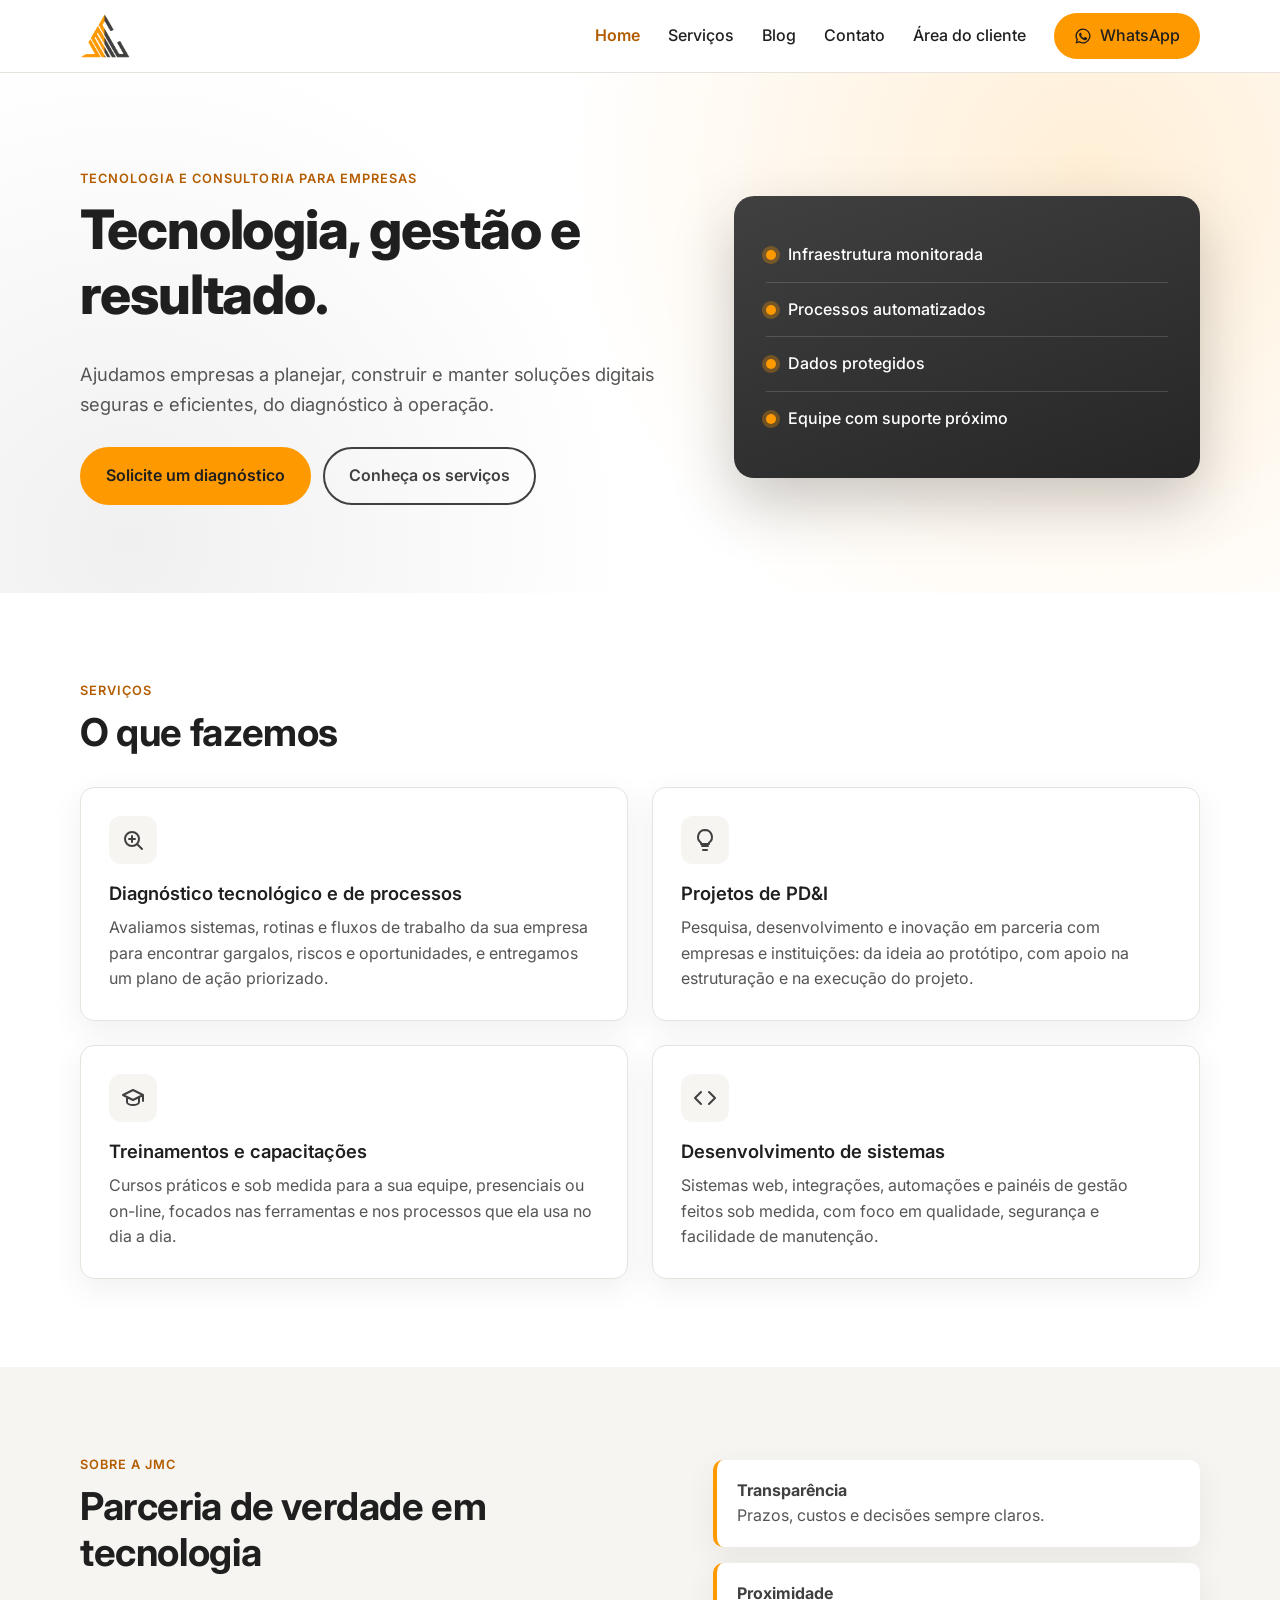
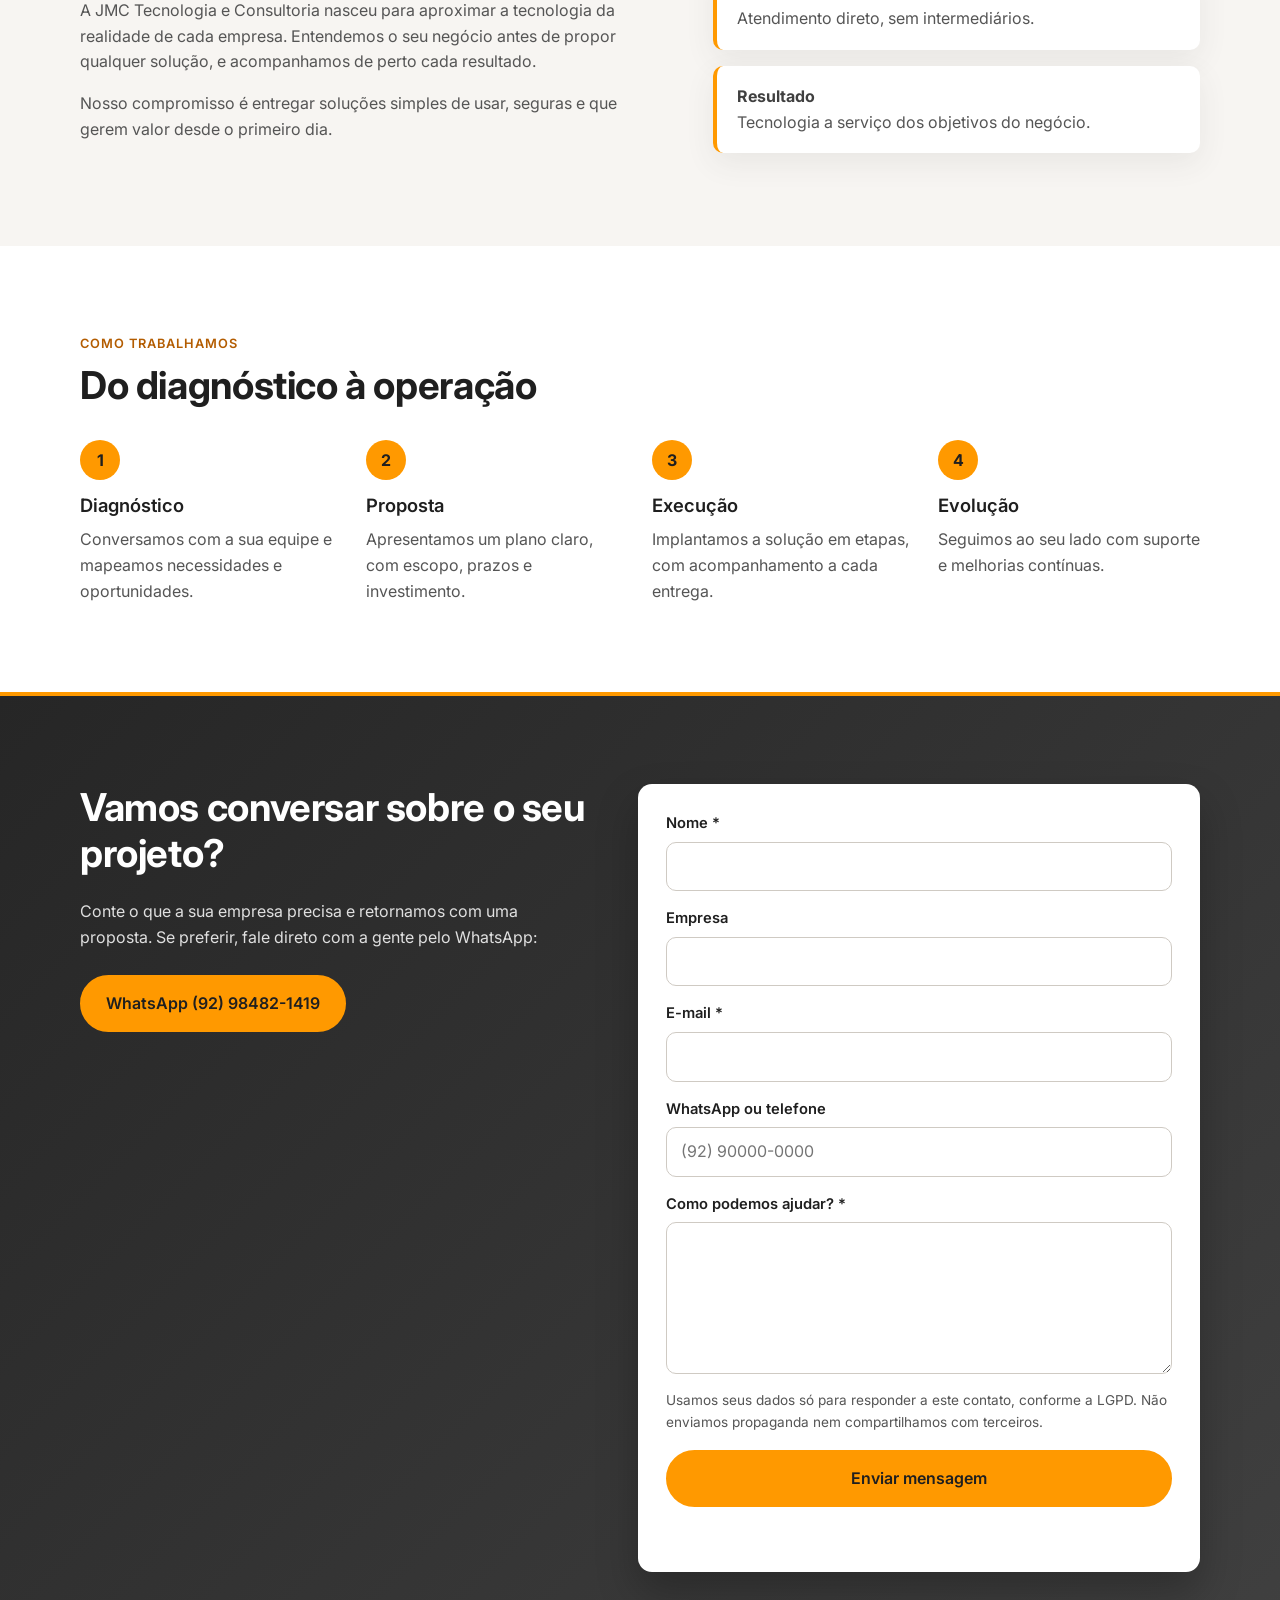
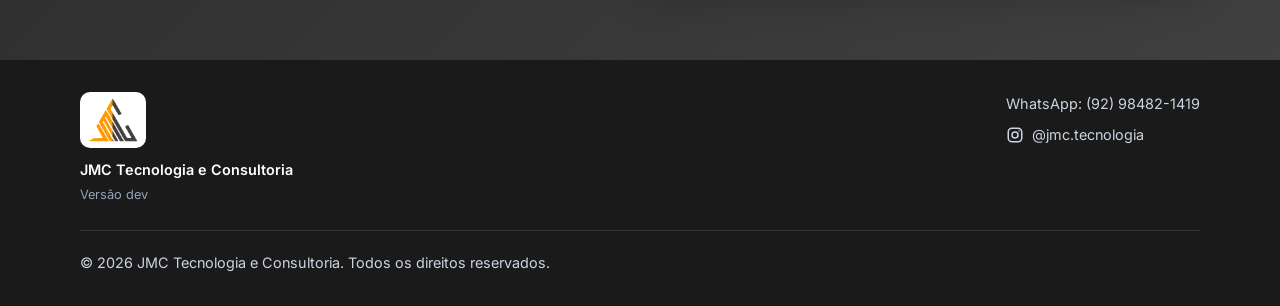
==== index.html @ fb8a15f7 "Versão do site no rodapé (#25) Arquivo VERSION com o número (começa em 1.0.0) e CHANGELOG.md com o h" ====
<!doctype html>
<html lang="pt-BR">
<head>
  <meta charset="utf-8">
  <meta name="viewport" content="width=device-width, initial-scale=1">
  <title>JMC Tecnologia e Consultoria</title>
  <meta name="description" content="JMC Tecnologia e Consultoria: soluções em tecnologia, desenvolvimento de software, infraestrutura e consultoria para empresas.">
  <meta property="og:title" content="JMC Tecnologia e Consultoria">
  <meta property="og:description" content="Tecnologia, gestão e resultado.">
  <meta property="og:url" content="https://www.jmctecnologia.com.br/">
  <meta property="og:type" content="website">
  <meta property="og:image" content="https://www.jmctecnologia.com.br/assets/img/compartilhar.png">
  <meta property="og:image:width" content="1200">
  <meta property="og:image:height" content="630">
  <meta property="og:image:alt" content="JMC Tecnologia e Consultoria: tecnologia, gestão e resultado.">
  <meta property="og:locale" content="pt_BR">
  <meta property="og:site_name" content="JMC Tecnologia e Consultoria">
  <meta name="twitter:card" content="summary_large_image">
  <meta name="theme-color" content="#404040">
  <link rel="icon" href="assets/img/favicon.png" type="image/png">
  <link rel="apple-touch-icon" href="assets/img/apple-touch-icon.png">
  <link rel="preconnect" href="https://fonts.googleapis.com">
  <link rel="preconnect" href="https://fonts.gstatic.com" crossorigin>
  <link href="https://fonts.googleapis.com/css2?family=Inter:wght@400;500;600;700;800&display=swap" rel="stylesheet">
  <link rel="stylesheet" href="assets/css/styles.css">
</head>
<body>
  <header class="site-header" id="topo">
    <div class="container nav">
      <a href="#topo" class="brand" aria-label="JMC Tecnologia e Consultoria, página inicial">
        <img src="assets/img/logo.png" alt="JMC Tecnologia e Consultoria" width="50" height="44">
      </a>
      <button class="nav-toggle" aria-label="Abrir menu" aria-expanded="false" aria-controls="menu">
        <span></span><span></span><span></span>
      </button>
      <nav id="menu" class="menu">
        <a href="#topo" aria-current="page">Home</a>
        <a href="#servicos">Serviços</a>
        <a href="blog.html">Blog</a>
        <a href="#contato">Contato</a>
        <a href="area-do-cliente.html">Área do cliente</a>
        <a href="https://wa.me/5592984821419?text=Ol%C3%A1%21%20Vim%20pelo%20site%20da%20JMC%20Tecnologia." class="btn btn-sm btn-whatsapp" target="_blank" rel="noopener"><svg viewBox="0 0 24 24" aria-hidden="true"><path d="M12 2a10 10 0 0 0-8.6 15.1L2 22l5-1.3A10 10 0 1 0 12 2zm0 18.2a8.2 8.2 0 0 1-4.2-1.2l-.3-.2-3 .8.8-2.9-.2-.3A8.2 8.2 0 1 1 12 20.2zm4.5-6.1c-.2-.1-1.5-.7-1.7-.8s-.4-.1-.6.1-.7.8-.8 1-.3.2-.5.1a6.7 6.7 0 0 1-3.3-2.9c-.3-.4.3-.4.7-1.3.1-.2 0-.3 0-.4l-.8-1.8c-.2-.5-.4-.4-.6-.4h-.5a1 1 0 0 0-.7.3 3 3 0 0 0-.9 2.2 5.2 5.2 0 0 0 1.1 2.7 11.8 11.8 0 0 0 4.5 4c1.7.7 2.3.8 3.2.6a2.7 2.7 0 0 0 1.8-1.2 2.2 2.2 0 0 0 .2-1.2c-.1-.1-.2-.2-.4-.3z"/></svg>WhatsApp</a>
      </nav>
    </div>
  </header>

  <main>
    <section class="hero">
      <div class="container hero-grid">
        <div>
          <p class="eyebrow">Tecnologia e consultoria para empresas</p>
          <h1>Tecnologia, gestão e resultado.</h1>
          <p class="lead">Ajudamos empresas a planejar, construir e manter soluções digitais seguras e eficientes, do diagnóstico à operação.</p>
          <div class="hero-actions">
            <a href="#contato" class="btn">Solicite um diagnóstico</a>
            <a href="#servicos" class="btn btn-ghost">Conheça os serviços</a>
          </div>
        </div>
        <div class="hero-card" aria-hidden="true">
          <div class="hero-card-row"><span class="dot"></span>Infraestrutura monitorada</div>
          <div class="hero-card-row"><span class="dot"></span>Processos automatizados</div>
          <div class="hero-card-row"><span class="dot"></span>Dados protegidos</div>
          <div class="hero-card-row"><span class="dot"></span>Equipe com suporte próximo</div>
        </div>
      </div>
    </section>

    <section id="servicos" class="section">
      <div class="container">
        <p class="eyebrow">Serviços</p>
        <h2>O que fazemos</h2>
        <div class="cards cards-2">
          <article class="card">
            <div class="icon" aria-hidden="true">
              <svg viewBox="0 0 24 24"><circle cx="11" cy="11" r="7"/><path d="M21 21l-5-5M8 11h6M11 8v6"/></svg>
            </div>
            <h3>Diagnóstico tecnológico e de processos</h3>
            <p>Avaliamos sistemas, rotinas e fluxos de trabalho da sua empresa para encontrar gargalos, riscos e oportunidades, e entregamos um plano de ação priorizado.</p>
          </article>
          <article class="card">
            <div class="icon" aria-hidden="true">
              <svg viewBox="0 0 24 24"><path d="M9 18h6M10 22h4M12 2a7 7 0 0 0-4 12.7V16h8v-1.3A7 7 0 0 0 12 2z"/></svg>
            </div>
            <h3>Projetos de PD&amp;I</h3>
            <p>Pesquisa, desenvolvimento e inovação em parceria com empresas e instituições: da ideia ao protótipo, com apoio na estruturação e na execução do projeto.</p>
          </article>
          <article class="card">
            <div class="icon" aria-hidden="true">
              <svg viewBox="0 0 24 24"><path d="M2 9l10-5 10 5-10 5zM6 11v5c0 1.7 2.7 3 6 3s6-1.3 6-3v-5M22 9v6"/></svg>
            </div>
            <h3>Treinamentos e capacitações</h3>
            <p>Cursos práticos e sob medida para a sua equipe, presenciais ou on-line, focados nas ferramentas e nos processos que ela usa no dia a dia.</p>
          </article>
          <article class="card">
            <div class="icon" aria-hidden="true">
              <svg viewBox="0 0 24 24"><path d="M8 6l-6 6 6 6M16 6l6 6-6 6"/></svg>
            </div>
            <h3>Desenvolvimento de sistemas</h3>
            <p>Sistemas web, integrações, automações e painéis de gestão feitos sob medida, com foco em qualidade, segurança e facilidade de manutenção.</p>
          </article>
        </div>
      </div>
    </section>

    <section id="sobre" class="section section-alt">
      <div class="container about">
        <div>
          <p class="eyebrow">Sobre a JMC</p>
          <h2>Parceria de verdade em tecnologia</h2>
          <p>A JMC Tecnologia e Consultoria nasceu para aproximar a tecnologia da realidade de cada empresa. Entendemos o seu negócio antes de propor qualquer solução, e acompanhamos de perto cada resultado.</p>
          <p>Nosso compromisso é entregar soluções simples de usar, seguras e que gerem valor desde o primeiro dia.</p>
        </div>
        <ul class="values">
          <li><strong>Transparência</strong><span>Prazos, custos e decisões sempre claros.</span></li>
          <li><strong>Proximidade</strong><span>Atendimento direto, sem intermediários.</span></li>
          <li><strong>Resultado</strong><span>Tecnologia a serviço dos objetivos do negócio.</span></li>
        </ul>
      </div>
    </section>

    <section id="como-trabalhamos" class="section">
      <div class="container">
        <p class="eyebrow">Como trabalhamos</p>
        <h2>Do diagnóstico à operação</h2>
        <ol class="steps">
          <li><span>1</span><h3>Diagnóstico</h3><p>Conversamos com a sua equipe e mapeamos necessidades e oportunidades.</p></li>
          <li><span>2</span><h3>Proposta</h3><p>Apresentamos um plano claro, com escopo, prazos e investimento.</p></li>
          <li><span>3</span><h3>Execução</h3><p>Implantamos a solução em etapas, com acompanhamento a cada entrega.</p></li>
          <li><span>4</span><h3>Evolução</h3><p>Seguimos ao seu lado com suporte e melhorias contínuas.</p></li>
        </ol>
      </div>
    </section>

    <section id="contato" class="section cta">
      <div class="container contact-grid">
        <div>
          <h2>Vamos conversar sobre o seu projeto?</h2>
          <p>Conte o que a sua empresa precisa e retornamos com uma proposta. Se preferir, fale direto com a gente pelo WhatsApp:</p>
          <div class="contact-list">
            <a class="btn btn-light" href="https://wa.me/5592984821419?text=Ol%C3%A1%21%20Vim%20pelo%20site%20da%20JMC%20Tecnologia." target="_blank" rel="noopener">WhatsApp (92) 98482-1419</a>
          </div>
        </div>

        <form class="contact-form" id="contact-form" novalidate>
          <div class="field">
            <label for="cf-nome">Nome *</label>
            <input id="cf-nome" name="nome" type="text" autocomplete="name" required maxlength="100">
          </div>
          <div class="field">
            <label for="cf-empresa">Empresa</label>
            <input id="cf-empresa" name="empresa" type="text" autocomplete="organization" maxlength="100">
          </div>
          <div class="field">
            <label for="cf-email">E-mail *</label>
            <input id="cf-email" name="email" type="email" autocomplete="email" required maxlength="120">
          </div>
          <div class="field">
            <label for="cf-telefone">WhatsApp ou telefone</label>
            <input id="cf-telefone" name="telefone" type="tel" autocomplete="tel" inputmode="tel" maxlength="20" placeholder="(92) 90000-0000">
          </div>
          <div class="field">
            <label for="cf-mensagem">Como podemos ajudar? *</label>
            <textarea id="cf-mensagem" name="mensagem" rows="5" required maxlength="3000"></textarea>
          </div>
          <!-- Armadilha para robôs: pessoas não veem este campo -->
          <input type="checkbox" name="botcheck" class="hp" tabindex="-1" autocomplete="off" aria-hidden="true">
          <p class="form-privacy">Usamos seus dados só para responder a este contato, conforme a LGPD. Não enviamos propaganda nem compartilhamos com terceiros.</p>
          <button type="submit" class="btn">Enviar mensagem</button>
          <p class="form-msg" id="form-msg" role="status" aria-live="polite"></p>
        </form>
      </div>
    </section>
  </main>

  <footer class="site-footer">
    <div class="container footer-grid">
      <div>
        <img src="assets/img/logo.png" alt="JMC Tecnologia e Consultoria" width="50" height="44">
        <p class="footer-name">JMC Tecnologia e Consultoria</p>
        <p class="footer-version">Versão <span data-versao>dev</span></p>
      </div>
      <ul class="footer-contacts">
        <li><a href="https://wa.me/5592984821419?text=Ol%C3%A1%21%20Vim%20pelo%20site%20da%20JMC%20Tecnologia." target="_blank" rel="noopener">WhatsApp: (92) 98482-1419</a></li>
        <li><a href="https://www.instagram.com/jmc.tecnologia/" target="_blank" rel="noopener" class="social">
          <svg viewBox="0 0 24 24" aria-hidden="true"><rect x="3" y="3" width="18" height="18" rx="5"/><circle cx="12" cy="12" r="4"/><circle cx="17.5" cy="6.5" r="1" class="fill"/></svg>@jmc.tecnologia</a></li>
      </ul>
    </div>
    <div class="container footer-bottom">
      <p>&copy; <span id="ano">2026</span> JMC Tecnologia e Consultoria. Todos os direitos reservados.</p>
    </div>
  </footer>

  <script src="assets/js/main.js"></script>
  <script type="module" src="assets/js/contato.js"></script>
</body>
</html>
---- assets/css/styles.css ----
/* Paleta extraída do logotipo da JMC. */
:root {
  --primary: #404040;       /* cinza grafite do logo */
  --primary-dark: #262626;
  --accent: #ff9900;        /* laranja do logo */
  --accent-dark: #e68a00;
  --accent-text: #b35c00;   /* laranja escurecido, legível sobre fundo claro */
  --ink: #1f1f1f;           /* texto */
  --muted: #555555;
  --bg: #ffffff;
  --bg-alt: #f7f5f2;
  --border: #e7e2dc;
  --radius: 14px;
  --shadow: 0 10px 30px rgba(64, 64, 64, 0.08);
}

* { box-sizing: border-box; }
html { scroll-behavior: smooth; }
body {
  margin: 0;
  font-family: "Inter", system-ui, -apple-system, "Segoe UI", Roboto, sans-serif;
  color: var(--ink);
  background: var(--bg);
  line-height: 1.6;
}
img { max-width: 100%; display: block; }
a { color: inherit; }
h1, h2, h3 { line-height: 1.2; margin: 0 0 .6em; }
h1 { font-size: clamp(2rem, 5vw, 3.4rem); font-weight: 800; letter-spacing: -0.02em; }
h2 { font-size: clamp(1.6rem, 3.5vw, 2.4rem); font-weight: 700; letter-spacing: -0.01em; }
h3 { font-size: 1.15rem; font-weight: 600; }
p { margin: 0 0 1em; }

.container { width: min(1120px, 100% - 32px); margin-inline: auto; }
.section { padding: 88px 0; scroll-margin-top: 72px; }
.section-alt { background: var(--bg-alt); }
.eyebrow {
  color: var(--accent-text);
  font-weight: 600;
  text-transform: uppercase;
  letter-spacing: .08em;
  font-size: .8rem;
  margin-bottom: .6em;
}
.lead { font-size: 1.15rem; color: var(--muted); max-width: 36em; }

/* Botões */
.btn {
  display: inline-block;
  padding: 14px 24px;
  border-radius: 999px;
  background: var(--accent);
  color: var(--ink);
  text-decoration: none;
  font-weight: 600;
  border: 2px solid var(--accent);
  transition: background .2s, transform .2s, color .2s;
}
.btn:hover { background: var(--accent-dark); border-color: var(--accent-dark); transform: translateY(-1px); }
.btn-sm { padding: 8px 18px; }
.btn-ghost { background: transparent; color: var(--primary); border-color: var(--primary); }
.btn-ghost:hover { background: var(--primary); border-color: var(--primary); color: #fff; }
.btn-light { background: var(--accent); color: var(--ink); border-color: var(--accent); }
.btn-light:hover { background: var(--accent-dark); border-color: var(--accent-dark); }
.btn-outline-light { background: transparent; color: #fff; border-color: rgba(255,255,255,.7); }
.btn-outline-light:hover { background: rgba(255,255,255,.12); border-color: #fff; }

/* Cabeçalho */
.site-header {
  position: sticky; top: 0; z-index: 10;
  background: rgba(255,255,255,.92);
  backdrop-filter: blur(8px);
  border-bottom: 1px solid var(--border);
}
.nav { display: flex; align-items: center; justify-content: space-between; height: 72px; }
.brand { display: flex; align-items: center; gap: 10px; text-decoration: none; }
.brand img { height: 44px; width: auto; }
.brand-text { font-weight: 700; color: var(--primary); line-height: 1.05; font-size: 1.05rem; letter-spacing: .01em; }
.brand-text small { font-weight: 500; color: var(--muted); font-size: .78rem; }
.menu { display: flex; align-items: center; gap: 28px; }
.menu a { text-decoration: none; font-weight: 500; color: var(--ink); }
.menu a:not(.btn):hover { color: var(--accent-text); }
.nav-toggle { display: none; background: none; border: 0; padding: 8px; cursor: pointer; }
.nav-toggle span { display: block; width: 24px; height: 2px; background: var(--ink); margin: 5px 0; transition: .2s; }

/* Hero */
.hero {
  padding: 96px 0 88px;
  background:
    radial-gradient(circle at 85% 20%, rgba(255,153,0,.16), transparent 45%),
    radial-gradient(circle at 10% 90%, rgba(64,64,64,.08), transparent 40%);
}
.hero-grid { display: grid; grid-template-columns: 1.3fr 1fr; gap: 48px; align-items: center; }
.hero-actions { display: flex; flex-wrap: wrap; gap: 12px; margin-top: 28px; }
.hero-card {
  background: linear-gradient(160deg, var(--primary), var(--primary-dark));
  color: #fff; border-radius: 20px; padding: 32px;
  box-shadow: 0 24px 60px rgba(38,38,38,.25);
}
.hero-card-row {
  display: flex; align-items: center; gap: 12px;
  padding: 14px 0; border-bottom: 1px solid rgba(255,255,255,.15); font-weight: 500;
}
.hero-card-row:last-child { border-bottom: 0; }
.dot { width: 10px; height: 10px; border-radius: 50%; background: var(--accent); box-shadow: 0 0 0 4px rgba(255,153,0,.3); flex: none; }

/* Serviços */
.cards { display: grid; grid-template-columns: repeat(3, 1fr); gap: 24px; margin-top: 32px; }
.card {
  background: #fff; border: 1px solid var(--border); border-radius: var(--radius);
  padding: 28px; box-shadow: var(--shadow); transition: transform .2s, border-color .2s;
}
.card:hover { transform: translateY(-3px); border-color: var(--accent); }
.card p { color: var(--muted); margin: 0; }
.icon {
  width: 48px; height: 48px; border-radius: 12px; display: grid; place-items: center;
  background: var(--bg-alt); margin-bottom: 18px;
}
.icon svg { width: 24px; height: 24px; fill: none; stroke: var(--primary); stroke-width: 2; stroke-linecap: round; stroke-linejoin: round; }

/* Sobre */
.about { display: grid; grid-template-columns: 1.2fr 1fr; gap: 48px; align-items: center; }
.about p:not(.eyebrow) { color: var(--muted); }
.values { list-style: none; padding: 0; margin: 0; display: grid; gap: 16px; }
.values li { background: #fff; border-left: 4px solid var(--accent); border-radius: 10px; padding: 18px 20px; box-shadow: var(--shadow); }
.values strong { display: block; color: var(--primary); }
.values span { color: var(--muted); }

/* Etapas */
.steps { list-style: none; padding: 0; margin: 32px 0 0; display: grid; grid-template-columns: repeat(4, 1fr); gap: 24px; }
.steps li { position: relative; }
.steps span {
  display: grid; place-items: center; width: 40px; height: 40px; border-radius: 50%;
  background: var(--accent); color: var(--ink); font-weight: 700; margin-bottom: 14px;
}
.steps p { color: var(--muted); margin: 0; }

/* Chamada final */
.cta { background: linear-gradient(135deg, var(--primary-dark), var(--primary)); border-top: 4px solid var(--accent); color: #fff; }
.cta-inner { display: flex; align-items: center; justify-content: space-between; gap: 32px; flex-wrap: wrap; }
.cta p { color: rgba(255,255,255,.85); margin: 0; }
.contact-list { display: flex; gap: 12px; flex-wrap: wrap; }

/* Rodapé */
.site-footer { background: #1a1a1a; color: #cbd5e1; padding: 32px 0; font-size: .9rem; }
.site-footer p { margin: 0; }
.site-footer .footer-name { margin-top: 10px; }

/* Responsivo */
@media (max-width: 900px) {
  .hero-grid, .about { grid-template-columns: 1fr; }
  .cards { grid-template-columns: repeat(2, 1fr); }
  .steps { grid-template-columns: repeat(2, 1fr); }
}
@media (max-width: 720px) {
  .nav-toggle { display: block; }
  .menu {
    position: absolute; top: 72px; left: 0; right: 0;
    flex-direction: column; align-items: stretch; gap: 0;
    background: #fff; border-bottom: 1px solid var(--border);
    padding: 8px 16px 16px; display: none;
  }
  .menu.open { display: flex; }
  .menu a { padding: 12px 0; }
  .menu .btn { text-align: center; margin-top: 8px; }
  .cards, .steps { grid-template-columns: 1fr; }
  .section { padding: 64px 0; }
  .hero { padding: 64px 0; }
}
@media (prefers-reduced-motion: reduce) {
  html { scroll-behavior: auto; }
  * { transition: none !important; }
}

/* Cabeçalho: logo só com ícone, item ativo e botão WhatsApp */
.menu a[aria-current="page"] { color: var(--accent-text); font-weight: 600; }
.btn-whatsapp { display: inline-flex; align-items: center; justify-content: center; gap: 8px; }
.btn-whatsapp svg { width: 18px; height: 18px; fill: currentColor; }

/* Páginas internas */
.page-hero {
  padding: 72px 0 48px;
  background: radial-gradient(circle at 85% 20%, rgba(255,153,0,.16), transparent 45%), var(--bg-alt);
}
.empty-state { text-align: center; max-width: 560px; margin: 0 auto; }
.empty-state p { color: var(--muted); }
.card { display: flex; flex-direction: column; }
.card-action { align-self: flex-start; margin-top: 20px; }
.card-muted { background: var(--bg-alt); box-shadow: none; }
.badge {
  align-self: flex-start; margin-top: 20px; padding: 4px 12px; border-radius: 999px;
  background: var(--primary); color: #fff; font-size: .8rem; font-weight: 600;
}

/* Rodapé com contatos */
.footer-grid { display: flex; justify-content: space-between; align-items: flex-start; gap: 24px; flex-wrap: wrap; padding-bottom: 24px; }
.footer-name { color: #fff; font-weight: 600; margin-top: 10px; }
.site-footer .footer-version { color: #94a3b8; font-size: .8rem; margin-top: 4px; }
.footer-contacts { list-style: none; margin: 0; padding: 0; display: grid; gap: 8px; }
.footer-contacts a { text-decoration: none; color: #cbd5e1; display: inline-flex; align-items: center; gap: 8px; }
.footer-contacts a:hover { color: var(--accent); }
.social svg { width: 18px; height: 18px; fill: none; stroke: currentColor; stroke-width: 2; }
.social svg .fill { fill: currentColor; stroke: none; }
.footer-bottom { border-top: 1px solid rgba(255,255,255,.1); padding-top: 20px; }
@media (max-width: 1000px) and (min-width: 721px) {
  .menu { gap: 18px; font-size: .95rem; }
}
.footer-grid img { background: #fff; padding: 6px 8px; border-radius: 10px; box-sizing: content-box; }

/* Área do cliente: login e painel */
.login-box {
  max-width: 420px; margin: 0 auto; text-align: center;
  background: #fff; border: 1px solid var(--border); border-radius: var(--radius);
  padding: 36px 28px; box-shadow: var(--shadow);
}
.login-box h2 { margin-bottom: .3em; }
.login-box > p { color: var(--muted); }
.btn-provider {
  display: flex; align-items: center; justify-content: center; gap: 12px;
  width: 100%; margin-top: 12px; padding: 13px 20px;
  background: #fff; color: var(--ink); font: inherit; font-weight: 600;
  border: 1px solid #cfcac3; border-radius: 10px; cursor: pointer;
  transition: border-color .2s, background .2s;
}
.btn-provider:hover:not(:disabled) { border-color: var(--primary); background: var(--bg-alt); }
.btn-provider:disabled { opacity: .55; cursor: not-allowed; }
.btn-provider svg { width: 20px; height: 20px; flex: none; }
.login-msg { margin: 16px 0 0; color: var(--accent-text); font-size: .95rem; min-height: 1.5em; }
.client-head { display: flex; align-items: center; gap: 16px; flex-wrap: wrap; margin-bottom: 8px; }
.client-head h2 { margin: 0; }
.client-head p { margin: 0; color: var(--muted); }
.client-head .btn { margin-left: auto; }
.client-head img { border-radius: 50%; }
[hidden] { display: none !important; }

/* Formulário de contato */
.contact-grid { display: grid; grid-template-columns: 1fr 1.1fr; gap: 48px; align-items: start; }
.contact-grid .contact-list { margin-top: 24px; }
.contact-form {
  background: #fff; color: var(--ink); border-radius: var(--radius);
  padding: 28px; box-shadow: 0 20px 40px rgba(0,0,0,.25);
}
.field { display: flex; flex-direction: column; gap: 6px; margin-bottom: 16px; }
.field label { font-weight: 600; font-size: .92rem; }
.field input, .field textarea {
  font: inherit; color: var(--ink); background: #fff;
  border: 1px solid #cfcac3; border-radius: 10px; padding: 11px 14px;
  transition: border-color .2s, box-shadow .2s;
}
.field textarea { resize: vertical; min-height: 120px; }
.field input:focus, .field textarea:focus { outline: none; border-color: var(--accent); box-shadow: 0 0 0 3px rgba(255,153,0,.25); }
.field [aria-invalid="true"] { border-color: #c62828; }
.contact-form .form-privacy { color: var(--muted); font-size: .85rem; margin: 0 0 16px; }
.contact-form .btn { width: 100%; font: inherit; font-weight: 600; cursor: pointer; }
.contact-form .btn:disabled { opacity: .6; cursor: wait; transform: none; }
.contact-form .form-msg { margin: 14px 0 0; color: var(--muted); font-size: .95rem; min-height: 1.5em; }
.form-msg.ok { color: #1b7a3a; font-weight: 600; }
.form-msg.erro { color: #c62828; }
.hp { position: absolute; left: -9999px; width: 1px; height: 1px; opacity: 0; }
@media (max-width: 900px) {
  .contact-grid { grid-template-columns: 1fr; gap: 32px; }
}
@media (max-width: 520px) {
  .contact-form { padding: 22px 18px; }
}

/* Serviços em 2 colunas */
.cards-2 { grid-template-columns: repeat(2, 1fr); }
@media (max-width: 720px) {
  .cards-2 { grid-template-columns: 1fr; }
}

/* Mini CRM: propostas na Área do cliente */
.crm { margin: 32px 0; }
.crm h3 { margin-bottom: 12px; }
.crm-msg { color: var(--muted); margin: 8px 0; min-height: 1.5em; }
.crm-list { display: grid; gap: 20px; }
.proposta {
  background: #fff; border: 1px solid var(--border); border-radius: var(--radius);
  padding: 24px; box-shadow: var(--shadow);
}
.proposta-topo { display: flex; justify-content: space-between; align-items: flex-start; gap: 12px; flex-wrap: wrap; }
.proposta h4 { margin: 0; font-size: 1.1rem; color: var(--primary); }
.proposta-sub { margin: 4px 0 0; color: var(--muted); font-size: .92rem; }
.proposta-obs { margin: 16px 0 0; color: var(--muted); }
.status-pill {
  padding: 4px 12px; border-radius: 999px; font-size: .82rem; font-weight: 600;
  background: rgba(255,153,0,.16); color: var(--accent-text);
}
.status-pill.status-ok { background: #e3f3e8; color: #1b7a3a; }
.pipeline { list-style: none; margin: 24px 0 0; padding: 0; display: grid; grid-template-columns: repeat(3, 1fr); }
.etapa { position: relative; text-align: center; padding: 0 6px; }
.etapa::before {
  content: ""; position: absolute; top: 17px; left: -50%; width: 100%; height: 3px; background: var(--border); z-index: 0;
}
.etapa:first-child::before { display: none; }
.etapa-feita::before, .etapa-atual::before { background: var(--accent); }
.etapa-marca {
  position: relative; z-index: 1; display: grid; place-items: center; margin: 0 auto 8px;
  width: 36px; height: 36px; border-radius: 50%; font-weight: 700;
  background: #fff; border: 3px solid var(--border); color: var(--muted);
}
.etapa-feita .etapa-marca { background: var(--accent); border-color: var(--accent); color: var(--ink); }
.etapa-atual .etapa-marca { border-color: var(--accent); color: var(--accent-text); box-shadow: 0 0 0 5px rgba(255,153,0,.2); }
.etapa-nome { display: block; font-weight: 600; font-size: .95rem; }
.etapa-pendente .etapa-nome { color: var(--muted); }
.etapa-data { display: block; color: var(--muted); font-size: .82rem; min-height: 1.2em; }
.crm-form {
  display: grid; grid-template-columns: repeat(2, 1fr); gap: 0 16px; align-items: end;
  background: var(--bg-alt); border: 1px solid var(--border); border-radius: var(--radius);
  padding: 20px; margin-bottom: 20px;
}
.crm-form .btn { font: inherit; font-weight: 600; cursor: pointer; justify-self: start; }
.crm-form .crm-msg { grid-column: 1 / -1; }
.proposta-admin { display: flex; align-items: center; justify-content: space-between; gap: 12px; flex-wrap: wrap; margin-top: 20px; padding-top: 16px; border-top: 1px solid var(--border); }
.proposta-admin label { font-weight: 600; font-size: .92rem; }
.proposta-admin select { font: inherit; margin-left: 8px; padding: 6px 10px; border: 1px solid #cfcac3; border-radius: 8px; }
.proposta-admin .btn { font: inherit; font-weight: 600; cursor: pointer; }
@media (max-width: 600px) {
  .crm-form { grid-template-columns: 1fr; }
  .proposta { padding: 20px 16px; }
  .etapa-nome { font-size: .85rem; }
}

/* Cadastro do cliente no primeiro acesso */
.client-actions { margin-left: auto; display: flex; gap: 10px; flex-wrap: wrap; }
.client-head .client-actions .btn { margin-left: 0; font: inherit; font-weight: 600; cursor: pointer; }
.cadastro-box {
  max-width: 760px; margin: 0 auto;
  background: #fff; border: 1px solid var(--border); border-radius: var(--radius);
  padding: 32px 28px; box-shadow: var(--shadow);
}
.cadastro-box > p { color: var(--muted); }
.cadastro-form { display: grid; grid-template-columns: repeat(2, 1fr); gap: 0 16px; margin-top: 20px; }
.cadastro-form .field-largo, .cadastro-form .form-msg, .cadastro-botoes { grid-column: 1 / -1; }
.cadastro-form .form-msg { margin: 0 0 12px; color: var(--muted); min-height: 1.5em; }
.cadastro-botoes { display: flex; gap: 12px; flex-wrap: wrap; }
.cadastro-botoes .btn { font: inherit; font-weight: 600; cursor: pointer; }
.cadastro-botoes .btn:disabled { opacity: .6; cursor: wait; transform: none; }
@media (max-width: 600px) {
  .cadastro-box { padding: 24px 18px; }
  .cadastro-form { grid-template-columns: 1fr; }
}
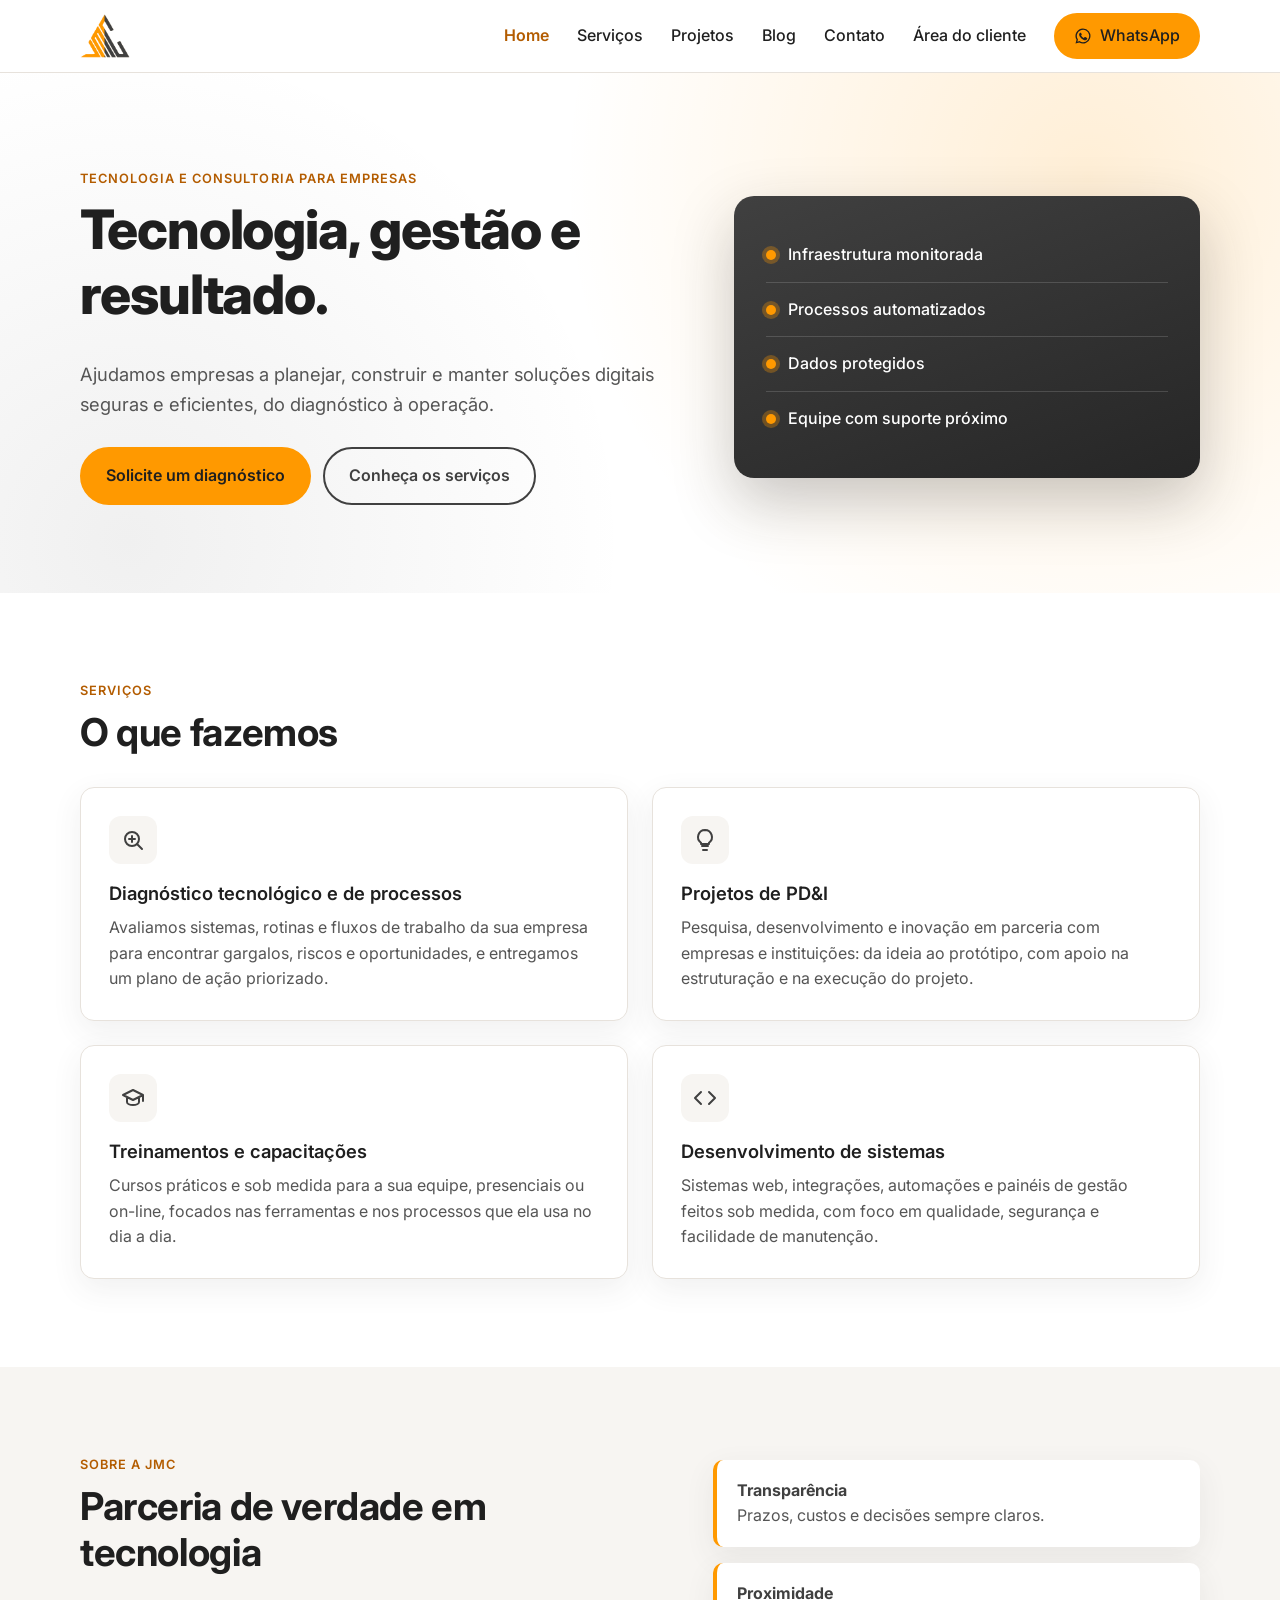
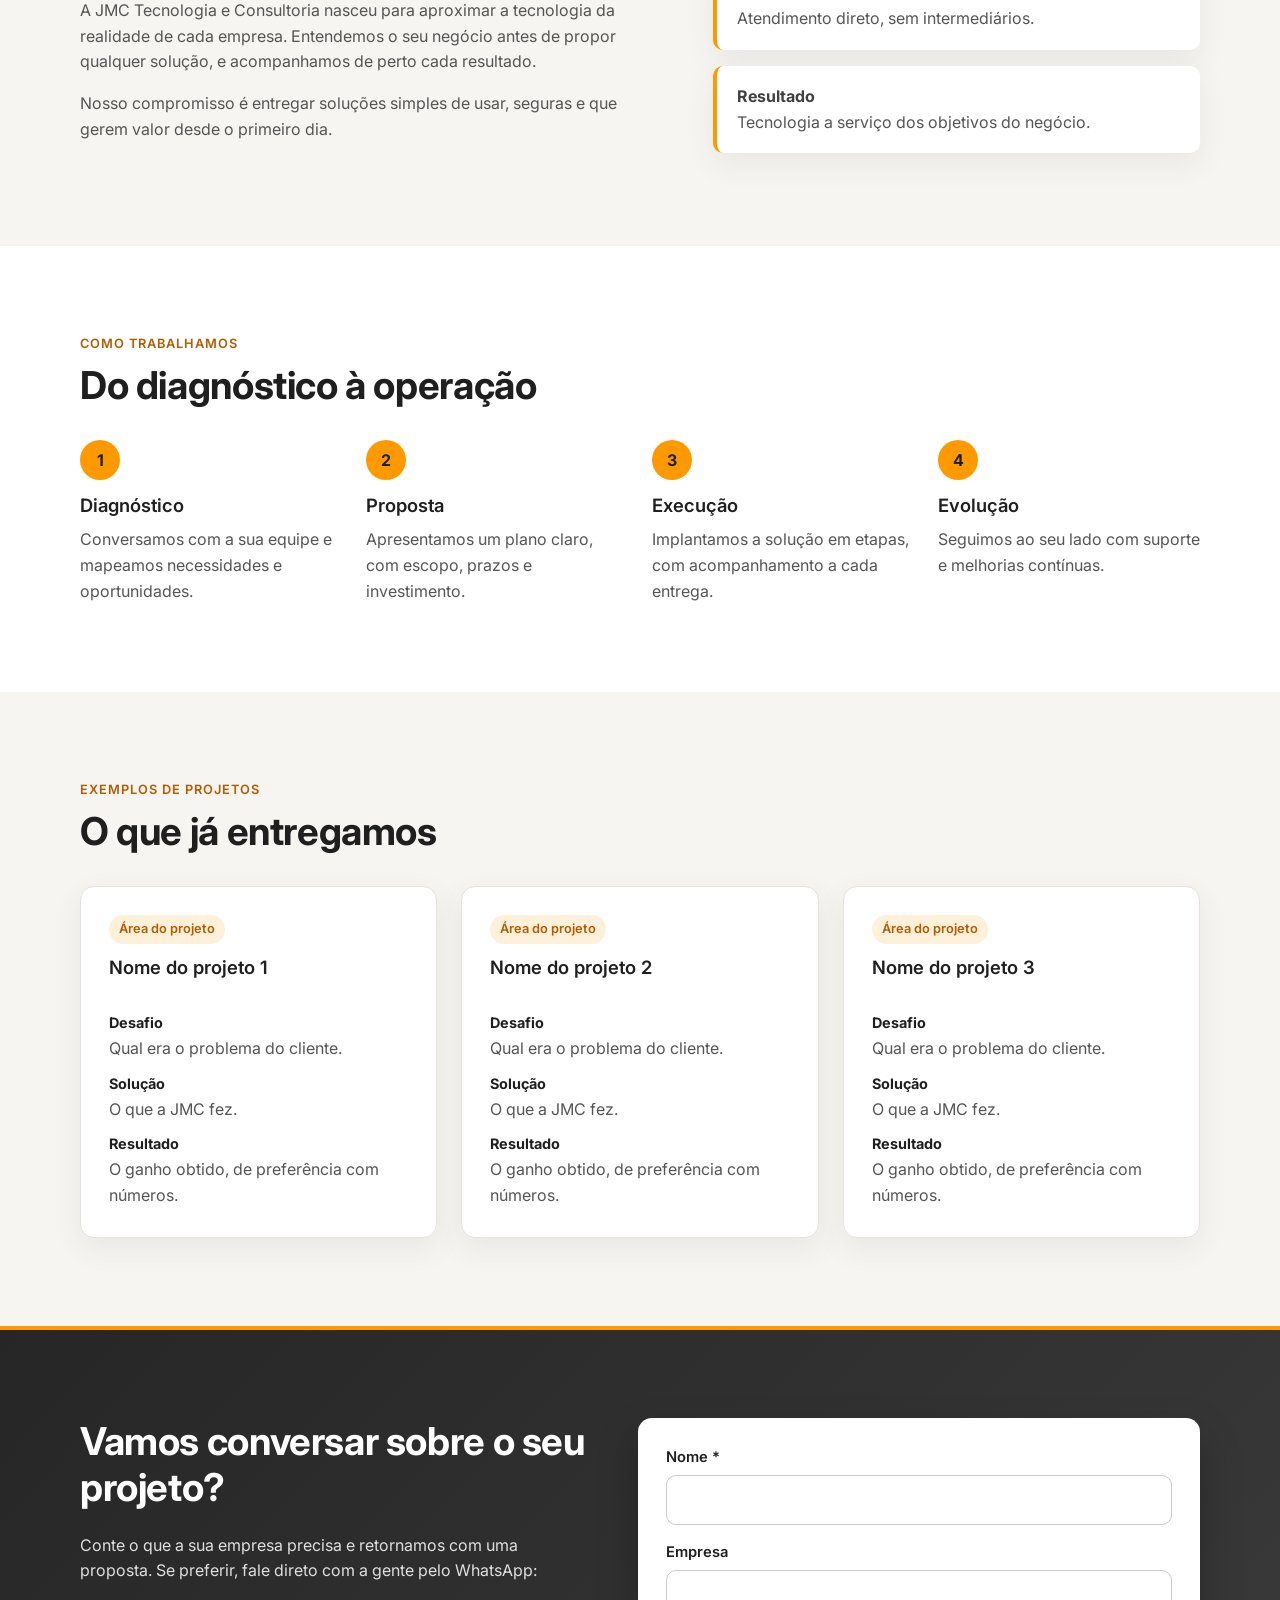
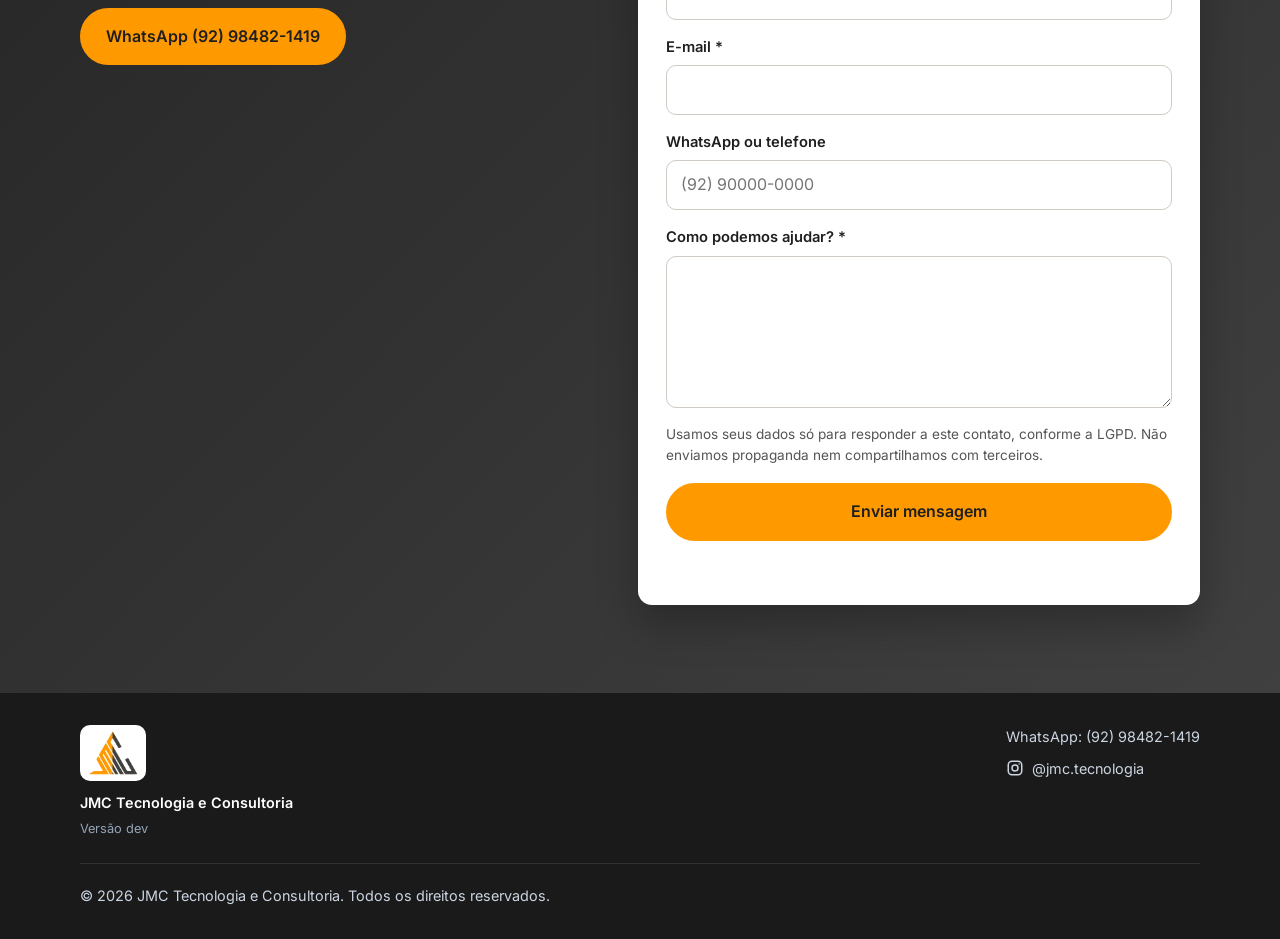
==== commit 3f87c3ef: "Merge branch 'claude/project-thread-6vfowi' into teste" ====
--- a/index.html
+++ b/index.html
@@ -36,6 +36,7 @@
       <nav id="menu" class="menu">
         <a href="#topo" aria-current="page">Home</a>
         <a href="#servicos">Serviços</a>
+        <a href="#projetos">Projetos</a>
         <a href="blog.html">Blog</a>
         <a href="#contato">Contato</a>
         <a href="area-do-cliente.html">Área do cliente</a>
@@ -131,6 +132,43 @@
       </div>
     </section>
 
+    <section id="projetos" class="section section-alt">
+      <div class="container">
+        <p class="eyebrow">Exemplos de projetos</p>
+        <h2>O que já entregamos</h2>
+        <div class="cards">
+          <!-- TODO: substituir pelos projetos reais da JMC -->
+          <article class="card case">
+            <span class="case-tag">Área do projeto</span>
+            <h3>Nome do projeto 1</h3>
+            <dl>
+              <dt>Desafio</dt><dd>Qual era o problema do cliente.</dd>
+              <dt>Solução</dt><dd>O que a JMC fez.</dd>
+              <dt>Resultado</dt><dd>O ganho obtido, de preferência com números.</dd>
+            </dl>
+          </article>
+          <article class="card case">
+            <span class="case-tag">Área do projeto</span>
+            <h3>Nome do projeto 2</h3>
+            <dl>
+              <dt>Desafio</dt><dd>Qual era o problema do cliente.</dd>
+              <dt>Solução</dt><dd>O que a JMC fez.</dd>
+              <dt>Resultado</dt><dd>O ganho obtido, de preferência com números.</dd>
+            </dl>
+          </article>
+          <article class="card case">
+            <span class="case-tag">Área do projeto</span>
+            <h3>Nome do projeto 3</h3>
+            <dl>
+              <dt>Desafio</dt><dd>Qual era o problema do cliente.</dd>
+              <dt>Solução</dt><dd>O que a JMC fez.</dd>
+              <dt>Resultado</dt><dd>O ganho obtido, de preferência com números.</dd>
+            </dl>
+          </article>
+        </div>
+      </div>
+    </section>
+
     <section id="contato" class="section cta">
       <div class="container contact-grid">
         <div>
--- a/assets/css/styles.css
+++ b/assets/css/styles.css
@@ -264,8 +264,15 @@
   .contact-form { padding: 22px 18px; }
 }
 
-/* Serviços em 2 colunas */
+/* Serviços em 2 colunas e exemplos de projetos */
 .cards-2 { grid-template-columns: repeat(2, 1fr); }
+.case-tag {
+  display: inline-block; align-self: flex-start; margin-bottom: 12px; padding: 4px 10px; border-radius: 999px;
+  background: rgba(255,153,0,.15); color: var(--accent-text); font-size: .8rem; font-weight: 600;
+}
+.case dl { margin: 12px 0 0; }
+.case dt { font-weight: 700; font-size: .9rem; margin-top: 10px; }
+.case dd { margin: 2px 0 0; color: var(--muted); }
 @media (max-width: 720px) {
   .cards-2 { grid-template-columns: 1fr; }
 }
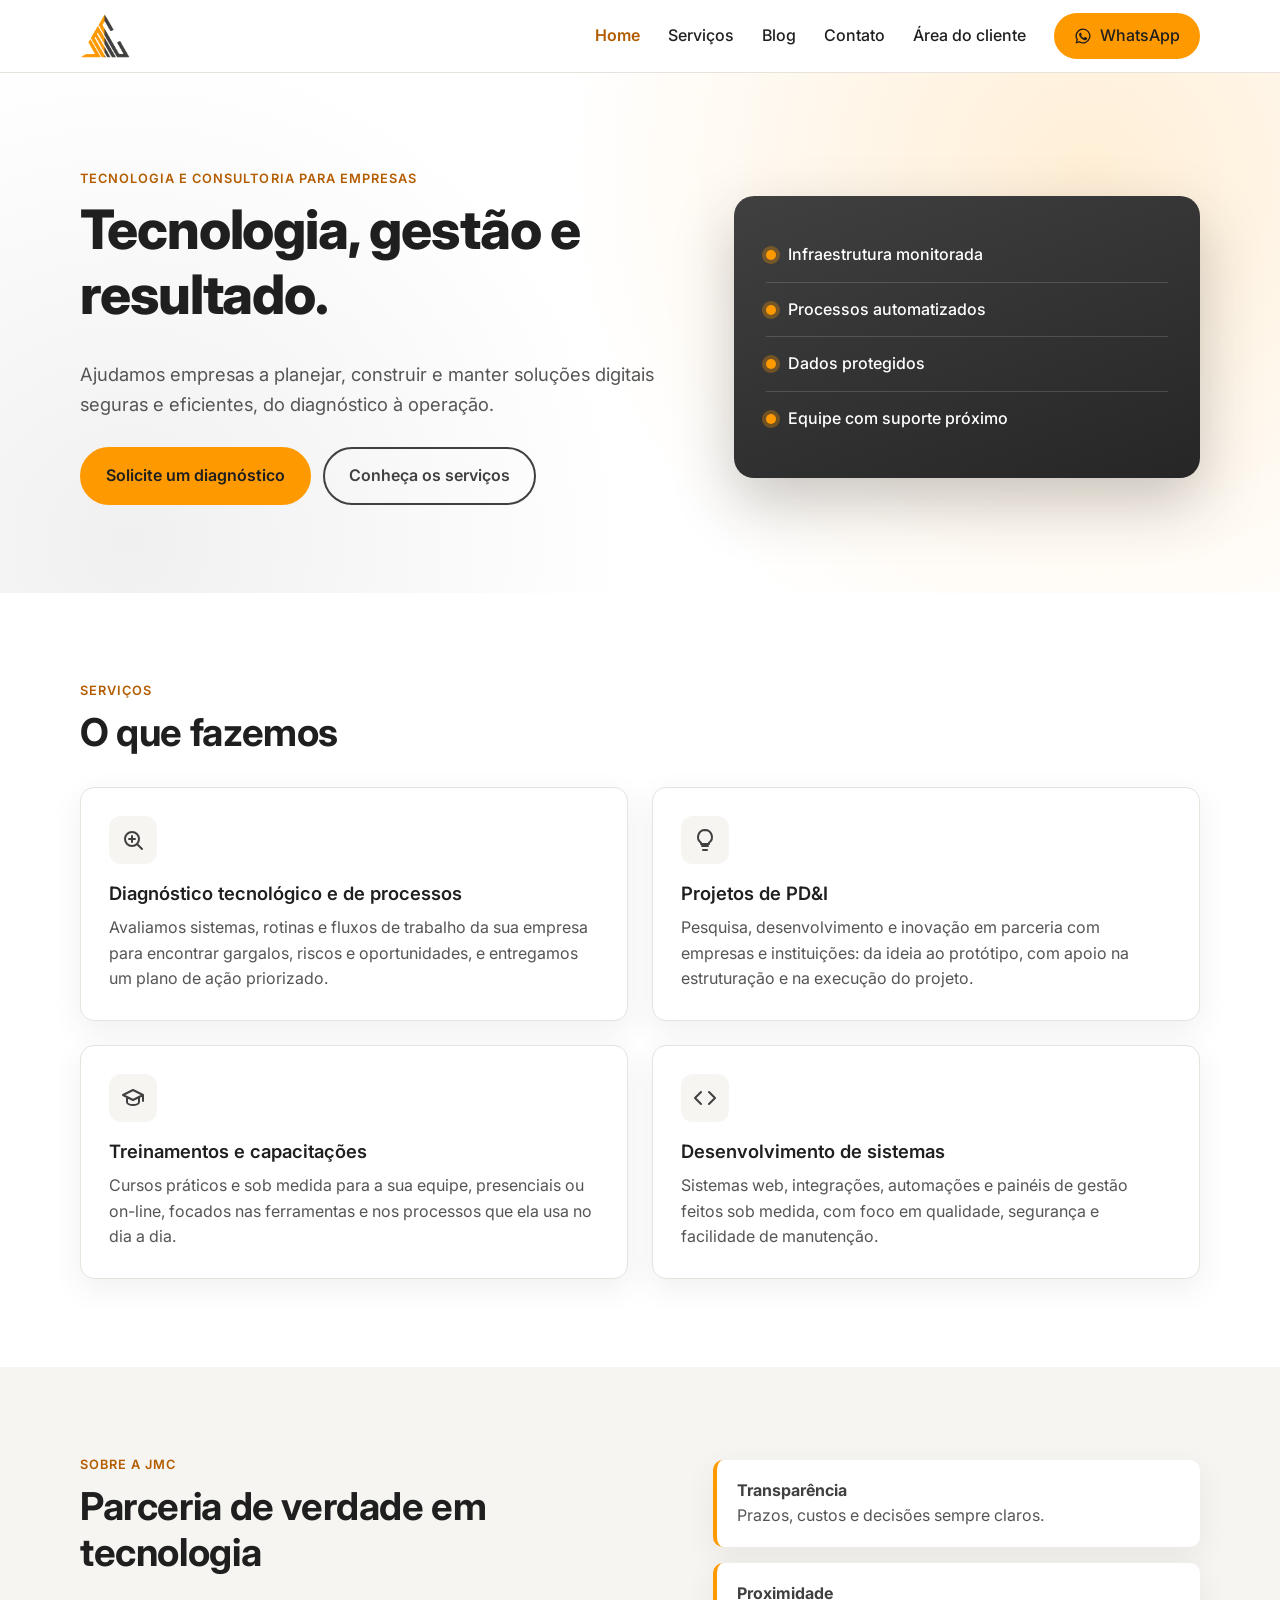
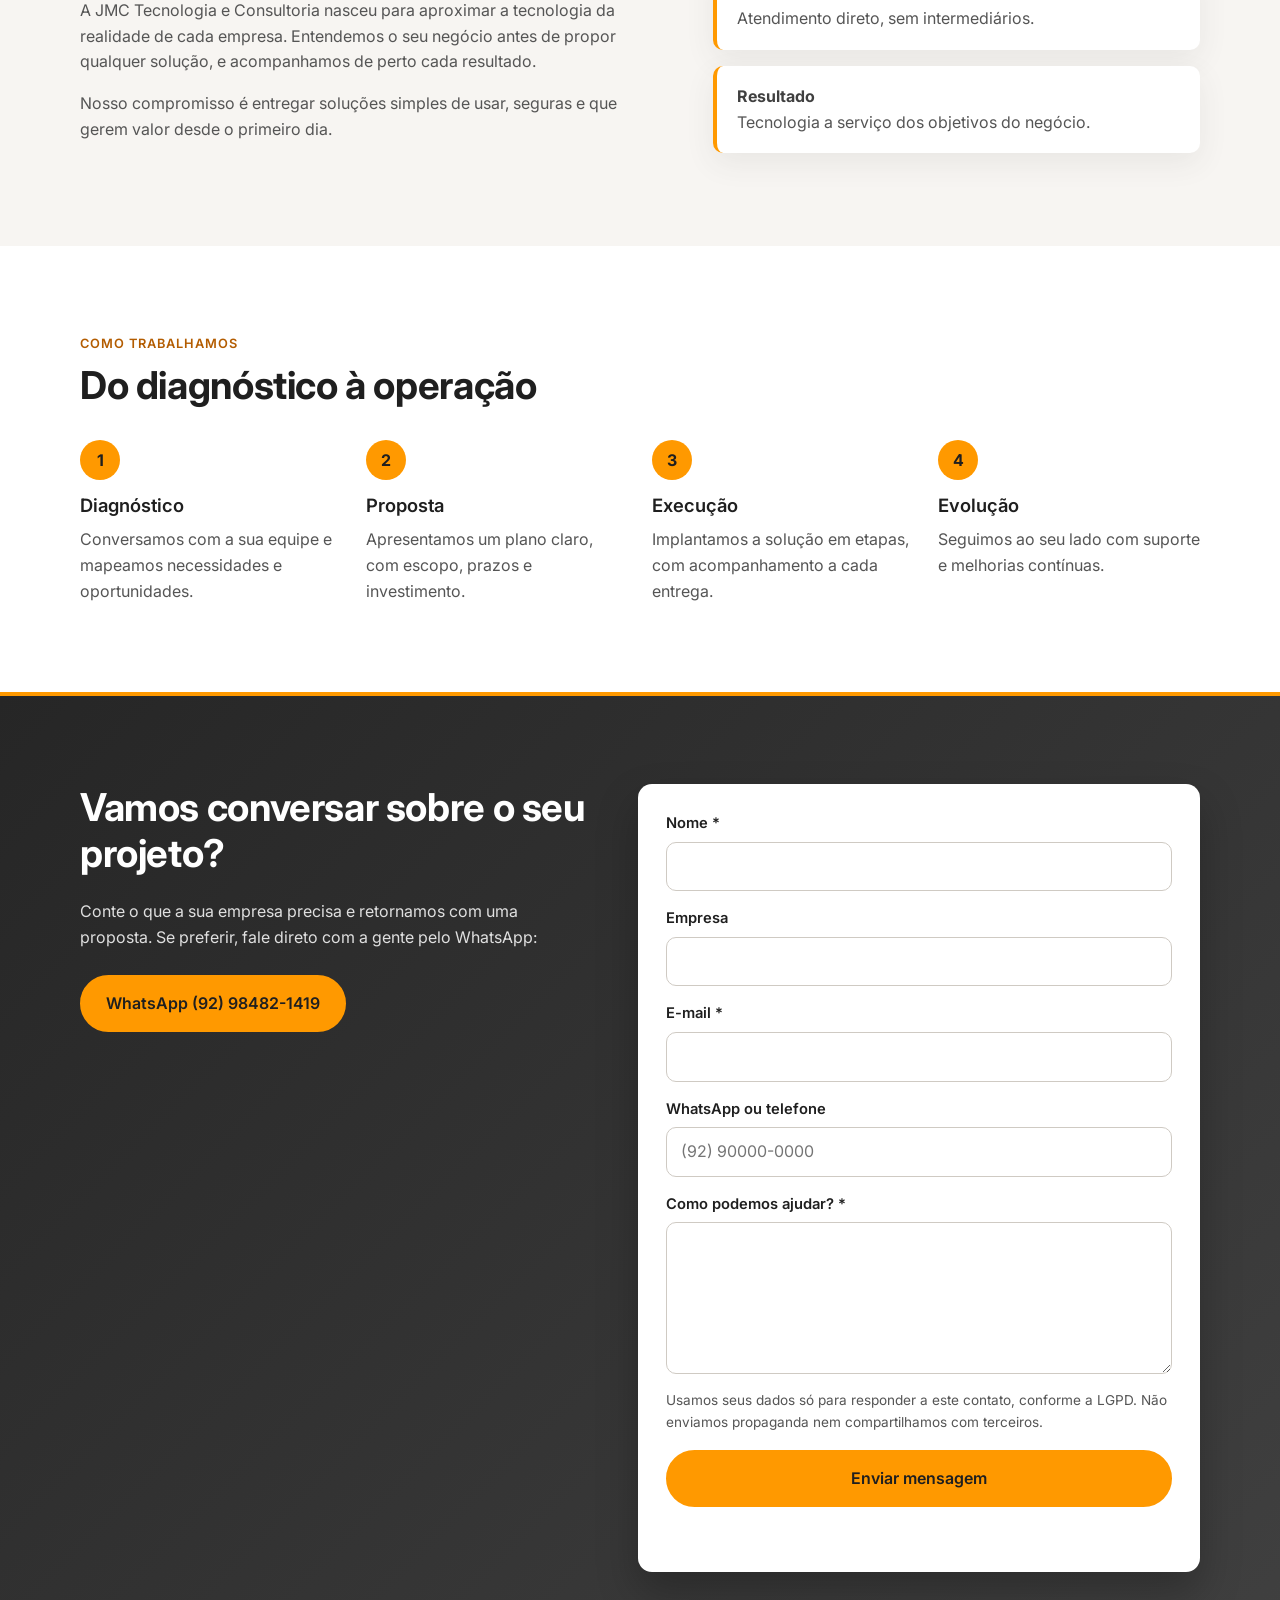
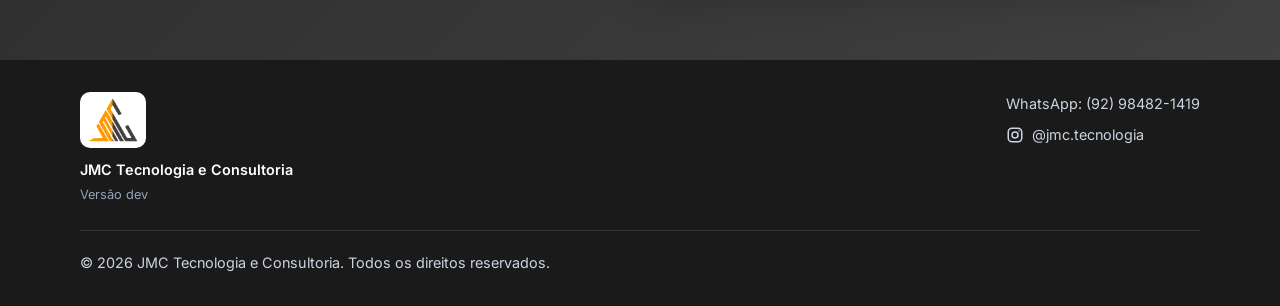
==== commit cff824d3: "Merge pull request #26 from JanderCavalcanti/claude/project-thread-6vfowi Versão do site no rodapé" ====
--- a/index.html
+++ b/index.html
@@ -36,7 +36,6 @@
       <nav id="menu" class="menu">
         <a href="#topo" aria-current="page">Home</a>
         <a href="#servicos">Serviços</a>
-        <a href="#projetos">Projetos</a>
         <a href="blog.html">Blog</a>
         <a href="#contato">Contato</a>
         <a href="area-do-cliente.html">Área do cliente</a>
@@ -132,43 +131,6 @@
       </div>
     </section>
 
-    <section id="projetos" class="section section-alt">
-      <div class="container">
-        <p class="eyebrow">Exemplos de projetos</p>
-        <h2>O que já entregamos</h2>
-        <div class="cards">
-          <!-- TODO: substituir pelos projetos reais da JMC -->
-          <article class="card case">
-            <span class="case-tag">Área do projeto</span>
-            <h3>Nome do projeto 1</h3>
-            <dl>
-              <dt>Desafio</dt><dd>Qual era o problema do cliente.</dd>
-              <dt>Solução</dt><dd>O que a JMC fez.</dd>
-              <dt>Resultado</dt><dd>O ganho obtido, de preferência com números.</dd>
-            </dl>
-          </article>
-          <article class="card case">
-            <span class="case-tag">Área do projeto</span>
-            <h3>Nome do projeto 2</h3>
-            <dl>
-              <dt>Desafio</dt><dd>Qual era o problema do cliente.</dd>
-              <dt>Solução</dt><dd>O que a JMC fez.</dd>
-              <dt>Resultado</dt><dd>O ganho obtido, de preferência com números.</dd>
-            </dl>
-          </article>
-          <article class="card case">
-            <span class="case-tag">Área do projeto</span>
-            <h3>Nome do projeto 3</h3>
-            <dl>
-              <dt>Desafio</dt><dd>Qual era o problema do cliente.</dd>
-              <dt>Solução</dt><dd>O que a JMC fez.</dd>
-              <dt>Resultado</dt><dd>O ganho obtido, de preferência com números.</dd>
-            </dl>
-          </article>
-        </div>
-      </div>
-    </section>
-
     <section id="contato" class="section cta">
       <div class="container contact-grid">
         <div>
--- a/assets/css/styles.css
+++ b/assets/css/styles.css
@@ -264,15 +264,8 @@
   .contact-form { padding: 22px 18px; }
 }
 
-/* Serviços em 2 colunas e exemplos de projetos */
+/* Serviços em 2 colunas */
 .cards-2 { grid-template-columns: repeat(2, 1fr); }
-.case-tag {
-  display: inline-block; align-self: flex-start; margin-bottom: 12px; padding: 4px 10px; border-radius: 999px;
-  background: rgba(255,153,0,.15); color: var(--accent-text); font-size: .8rem; font-weight: 600;
-}
-.case dl { margin: 12px 0 0; }
-.case dt { font-weight: 700; font-size: .9rem; margin-top: 10px; }
-.case dd { margin: 2px 0 0; color: var(--muted); }
 @media (max-width: 720px) {
   .cards-2 { grid-template-columns: 1fr; }
 }
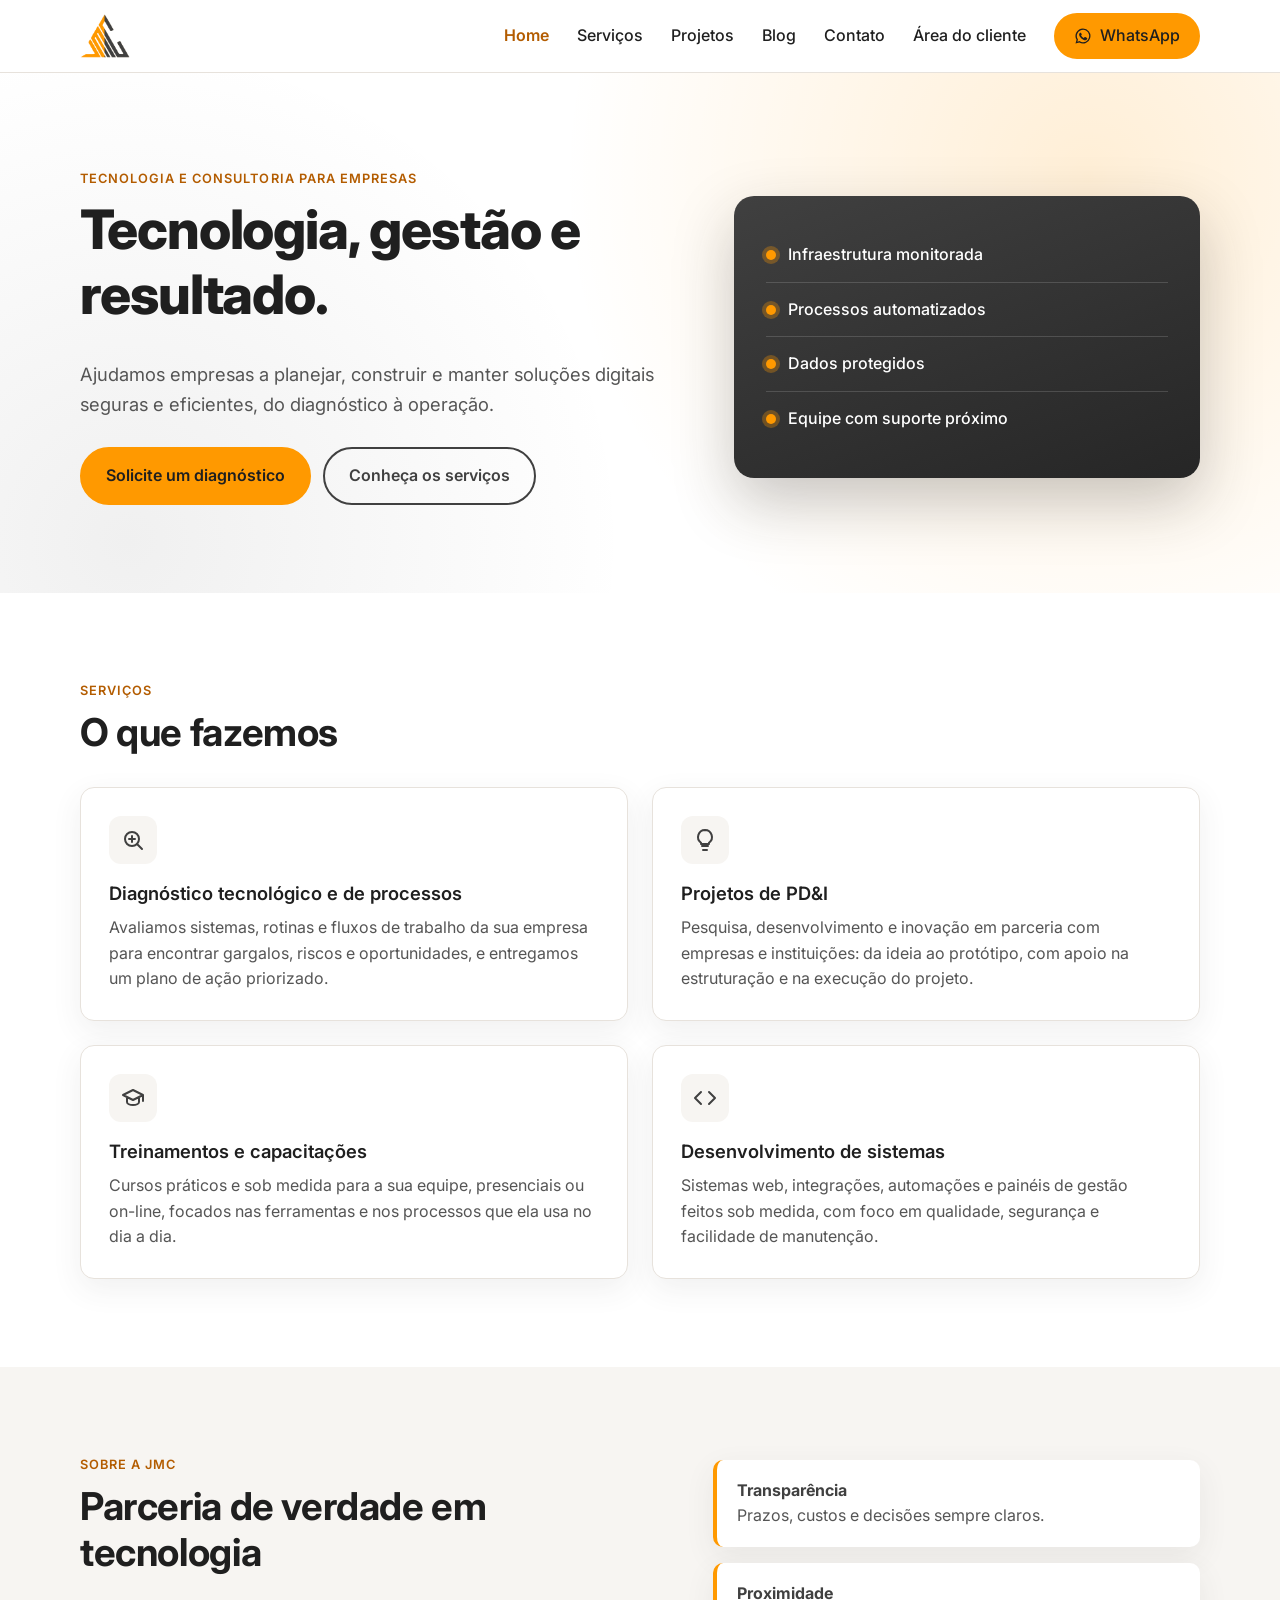
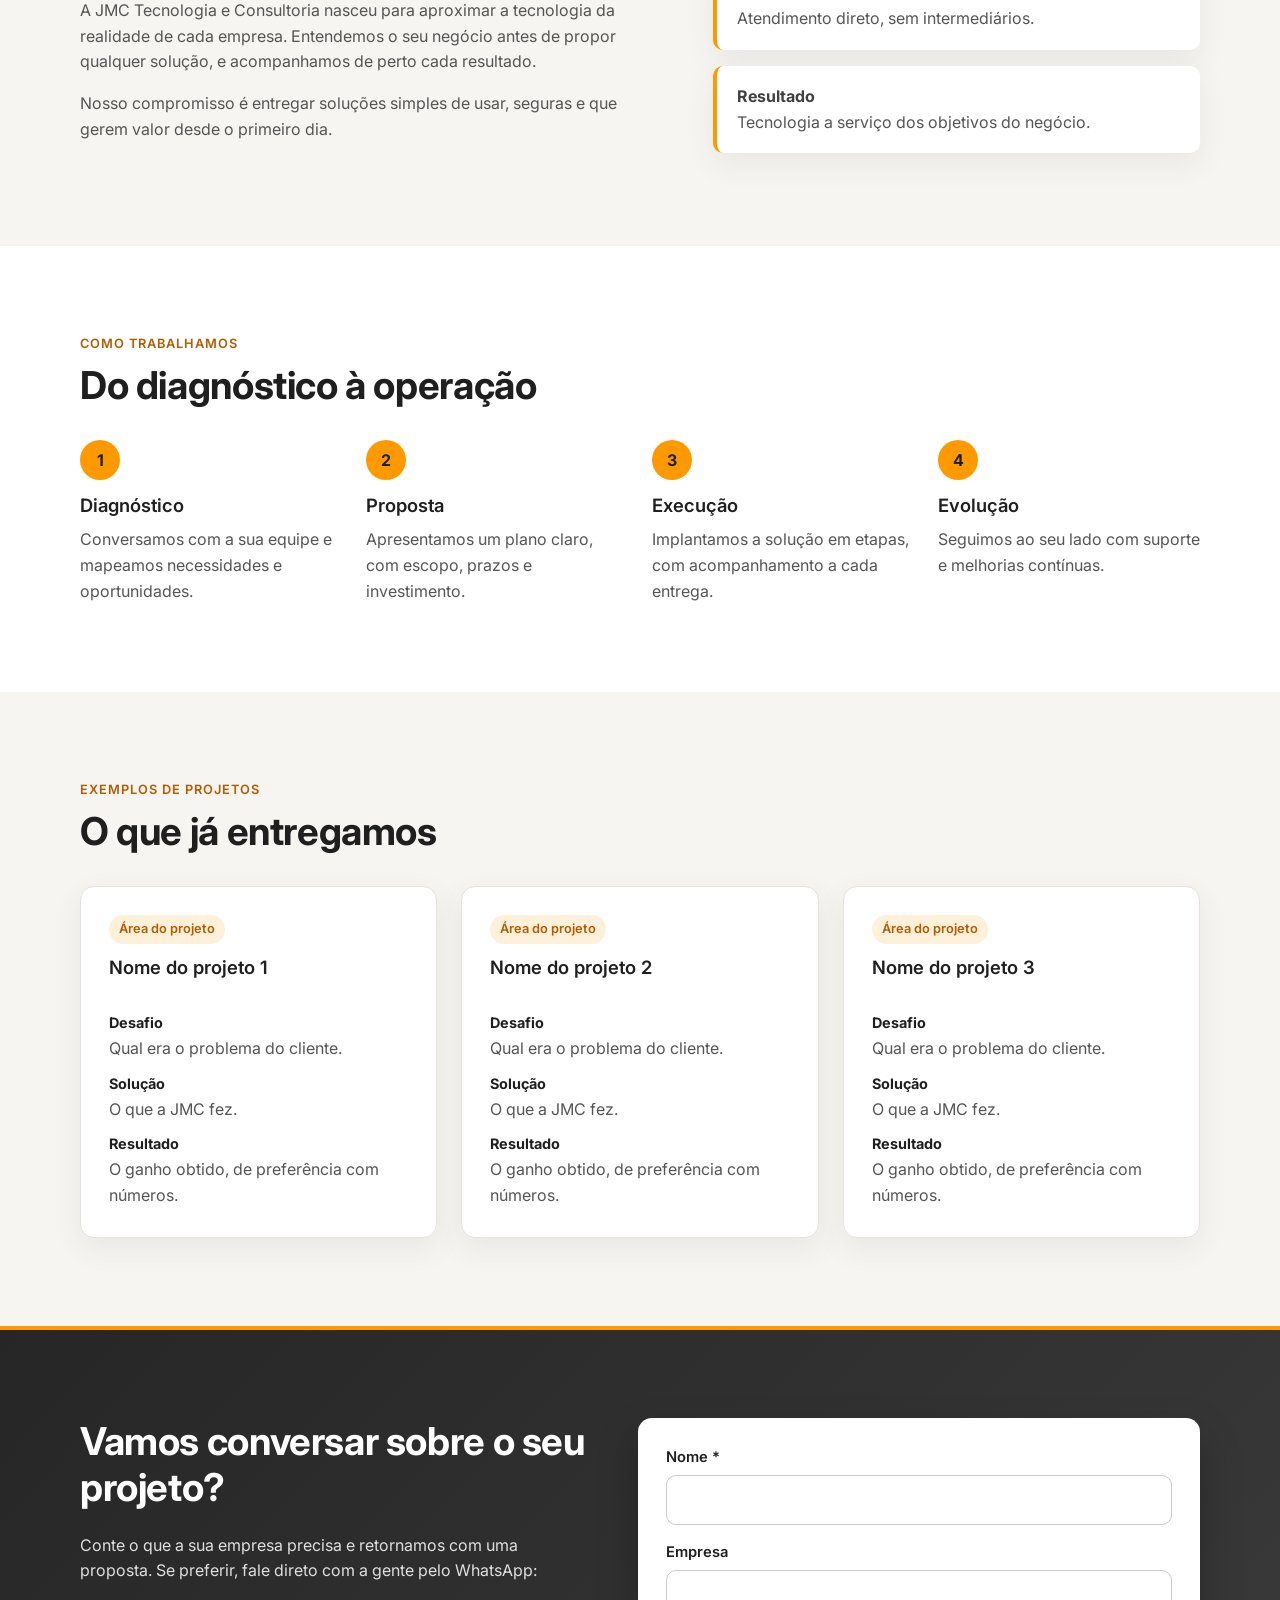
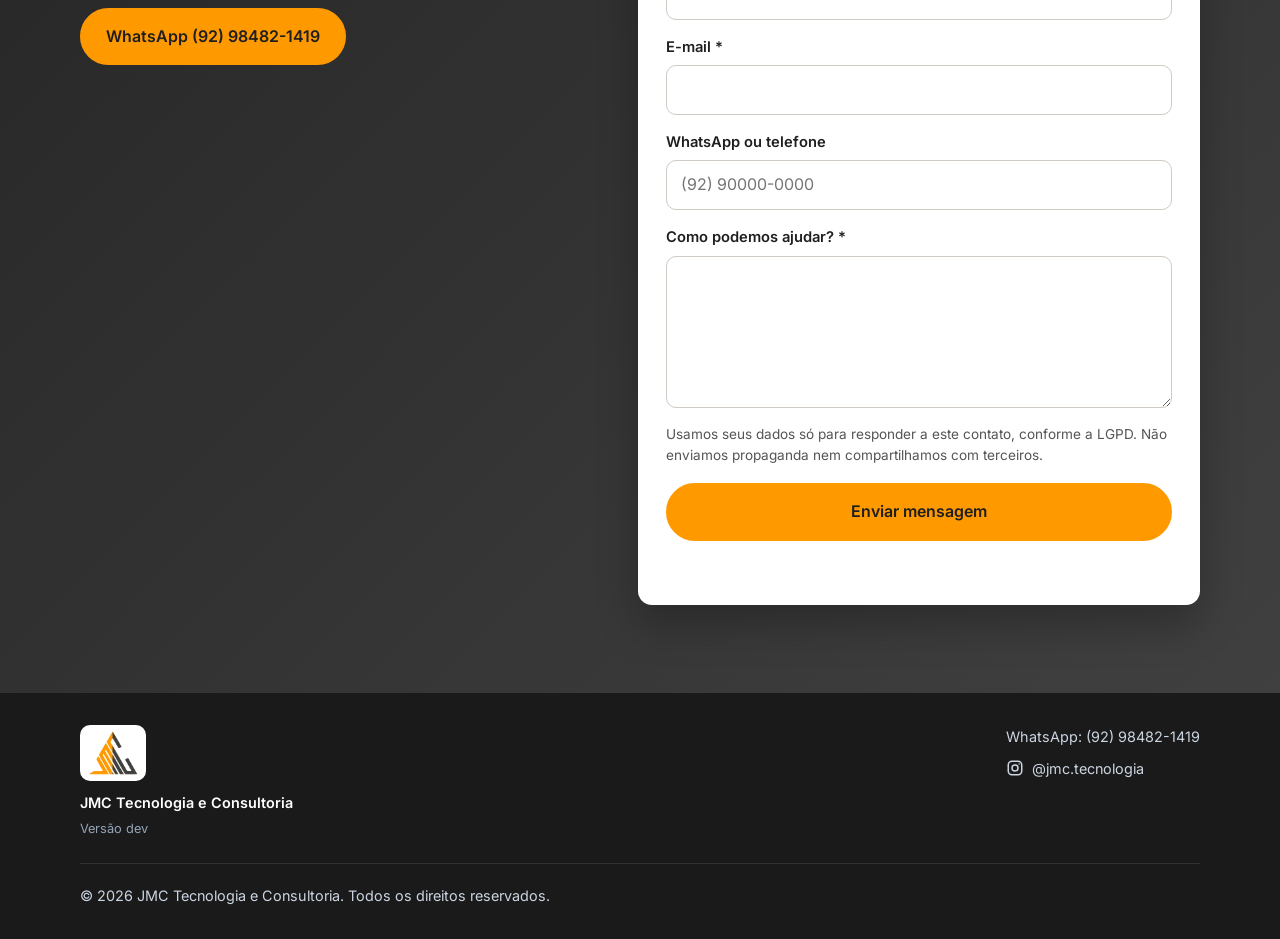
==== commit b5c6d6d3: "Merge 8ecf2c132546e93361ae038f0cd45ba34b6b92b2 into 6cbb99464e706c34f352fb53aab541c92fe9a3a2" ====
--- a/index.html
+++ b/index.html
@@ -36,6 +36,7 @@
       <nav id="menu" class="menu">
         <a href="#topo" aria-current="page">Home</a>
         <a href="#servicos">Serviços</a>
+        <a href="#projetos">Projetos</a>
         <a href="blog.html">Blog</a>
         <a href="#contato">Contato</a>
         <a href="area-do-cliente.html">Área do cliente</a>
@@ -131,6 +132,43 @@
       </div>
     </section>
 
+    <section id="projetos" class="section section-alt">
+      <div class="container">
+        <p class="eyebrow">Exemplos de projetos</p>
+        <h2>O que já entregamos</h2>
+        <div class="cards">
+          <!-- TODO: substituir pelos projetos reais da JMC -->
+          <article class="card case">
+            <span class="case-tag">Área do projeto</span>
+            <h3>Nome do projeto 1</h3>
+            <dl>
+              <dt>Desafio</dt><dd>Qual era o problema do cliente.</dd>
+              <dt>Solução</dt><dd>O que a JMC fez.</dd>
+              <dt>Resultado</dt><dd>O ganho obtido, de preferência com números.</dd>
+            </dl>
+          </article>
+          <article class="card case">
+            <span class="case-tag">Área do projeto</span>
+            <h3>Nome do projeto 2</h3>
+            <dl>
+              <dt>Desafio</dt><dd>Qual era o problema do cliente.</dd>
+              <dt>Solução</dt><dd>O que a JMC fez.</dd>
+              <dt>Resultado</dt><dd>O ganho obtido, de preferência com números.</dd>
+            </dl>
+          </article>
+          <article class="card case">
+            <span class="case-tag">Área do projeto</span>
+            <h3>Nome do projeto 3</h3>
+            <dl>
+              <dt>Desafio</dt><dd>Qual era o problema do cliente.</dd>
+              <dt>Solução</dt><dd>O que a JMC fez.</dd>
+              <dt>Resultado</dt><dd>O ganho obtido, de preferência com números.</dd>
+            </dl>
+          </article>
+        </div>
+      </div>
+    </section>
+
     <section id="contato" class="section cta">
       <div class="container contact-grid">
         <div>
--- a/assets/css/styles.css
+++ b/assets/css/styles.css
@@ -264,8 +264,15 @@
   .contact-form { padding: 22px 18px; }
 }
 
-/* Serviços em 2 colunas */
+/* Serviços em 2 colunas e exemplos de projetos */
 .cards-2 { grid-template-columns: repeat(2, 1fr); }
+.case-tag {
+  display: inline-block; align-self: flex-start; margin-bottom: 12px; padding: 4px 10px; border-radius: 999px;
+  background: rgba(255,153,0,.15); color: var(--accent-text); font-size: .8rem; font-weight: 600;
+}
+.case dl { margin: 12px 0 0; }
+.case dt { font-weight: 700; font-size: .9rem; margin-top: 10px; }
+.case dd { margin: 2px 0 0; color: var(--muted); }
 @media (max-width: 720px) {
   .cards-2 { grid-template-columns: 1fr; }
 }
@@ -341,3 +348,41 @@
   .cadastro-box { padding: 24px 18px; }
   .cadastro-form { grid-template-columns: 1fr; }
 }
+
+/* Painel JMC: menu lateral e lista de clientes */
+.crm-admin { display: grid; grid-template-columns: 200px minmax(0, 1fr); gap: 32px; align-items: start; margin-top: 24px; }
+.crm-admin[hidden] { display: none; }
+.crm-nav {
+  position: sticky; top: 96px; display: grid; gap: 4px;
+  background: var(--bg-alt); border: 1px solid var(--border); border-radius: var(--radius); padding: 12px;
+}
+.crm-nav-titulo { margin: 4px 10px 8px; font-size: .78rem; font-weight: 700; letter-spacing: .06em; text-transform: uppercase; color: var(--muted); }
+.crm-nav a {
+  display: block; padding: 10px 12px; border-radius: 10px; border-left: 3px solid transparent;
+  color: var(--ink); font-weight: 600; text-decoration: none;
+}
+.crm-nav a:hover { background: #fff; }
+.crm-nav a[aria-current="page"] { background: #fff; border-left-color: var(--accent); color: var(--accent-text); }
+.crm-conteudo .crm { margin-top: 0; }
+.crm-cabeca { display: flex; align-items: center; justify-content: space-between; gap: 12px; flex-wrap: wrap; margin-bottom: 4px; }
+.crm-cabeca h3 { margin: 0; }
+.crm-cabeca input[type="search"] {
+  font: inherit; width: min(100%, 340px); padding: 8px 12px; border: 1px solid #cfcac3; border-radius: 10px;
+}
+.tabela-rolagem { overflow-x: auto; border: 1px solid var(--border); border-radius: var(--radius); background: #fff; }
+.tabela-rolagem:has(.tabela[hidden]) { display: none; }
+.tabela { width: 100%; border-collapse: collapse; font-size: .92rem; }
+.tabela th, .tabela td { padding: 12px 14px; text-align: left; vertical-align: top; border-bottom: 1px solid var(--border); }
+.tabela th { background: var(--bg-alt); font-size: .8rem; text-transform: uppercase; letter-spacing: .04em; color: var(--muted); white-space: nowrap; }
+.tabela tbody tr:last-child td { border-bottom: 0; }
+.tabela tbody tr:hover { background: #fcfbf9; }
+.tabela-sub { display: block; color: var(--muted); font-size: .85rem; }
+.tabela-sub a { color: inherit; }
+.tabela-num { white-space: nowrap; font-variant-numeric: tabular-nums; }
+@media (max-width: 860px) {
+  .crm-admin { grid-template-columns: minmax(0, 1fr); gap: 16px; }
+  .crm-nav { position: static; display: flex; gap: 6px; padding: 6px; overflow-x: auto; }
+  .crm-nav-titulo { display: none; }
+  .crm-nav a { border-left: 0; border-bottom: 3px solid transparent; white-space: nowrap; }
+  .crm-nav a[aria-current="page"] { border-bottom-color: var(--accent); }
+}
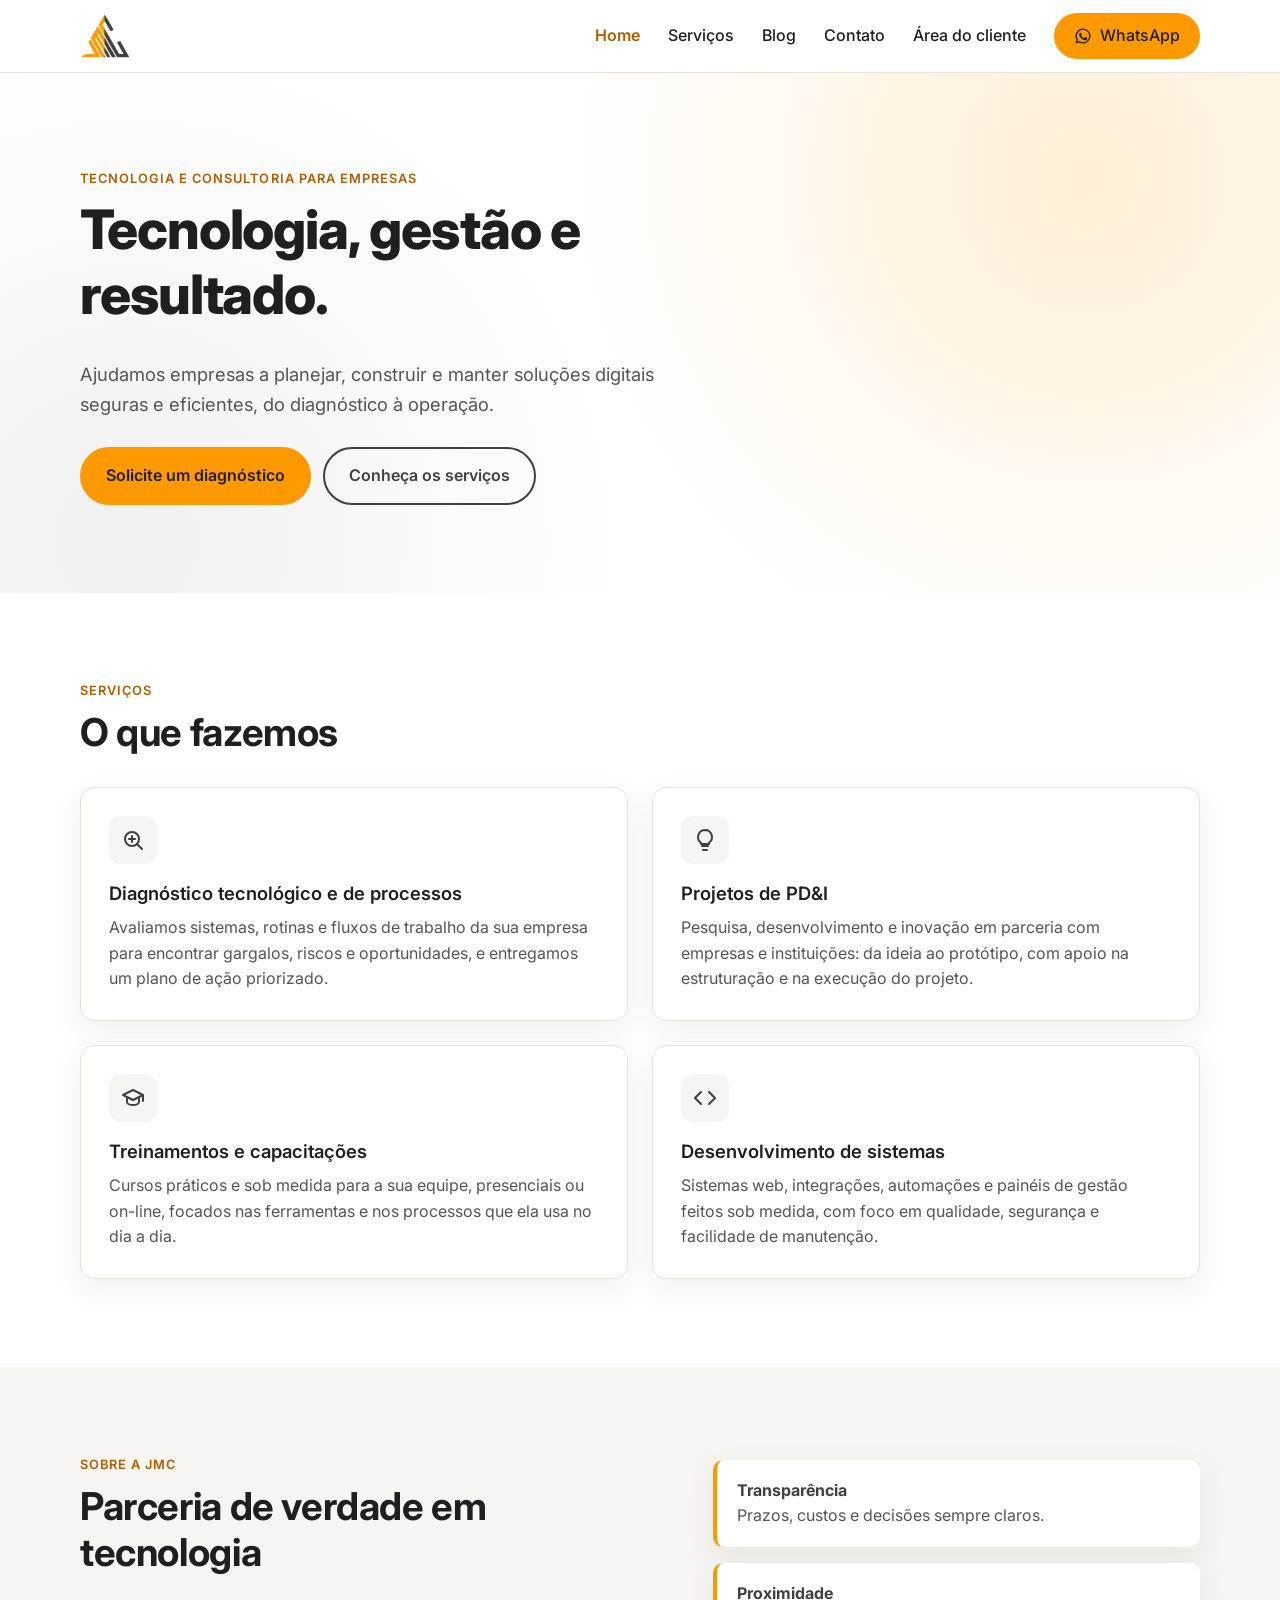
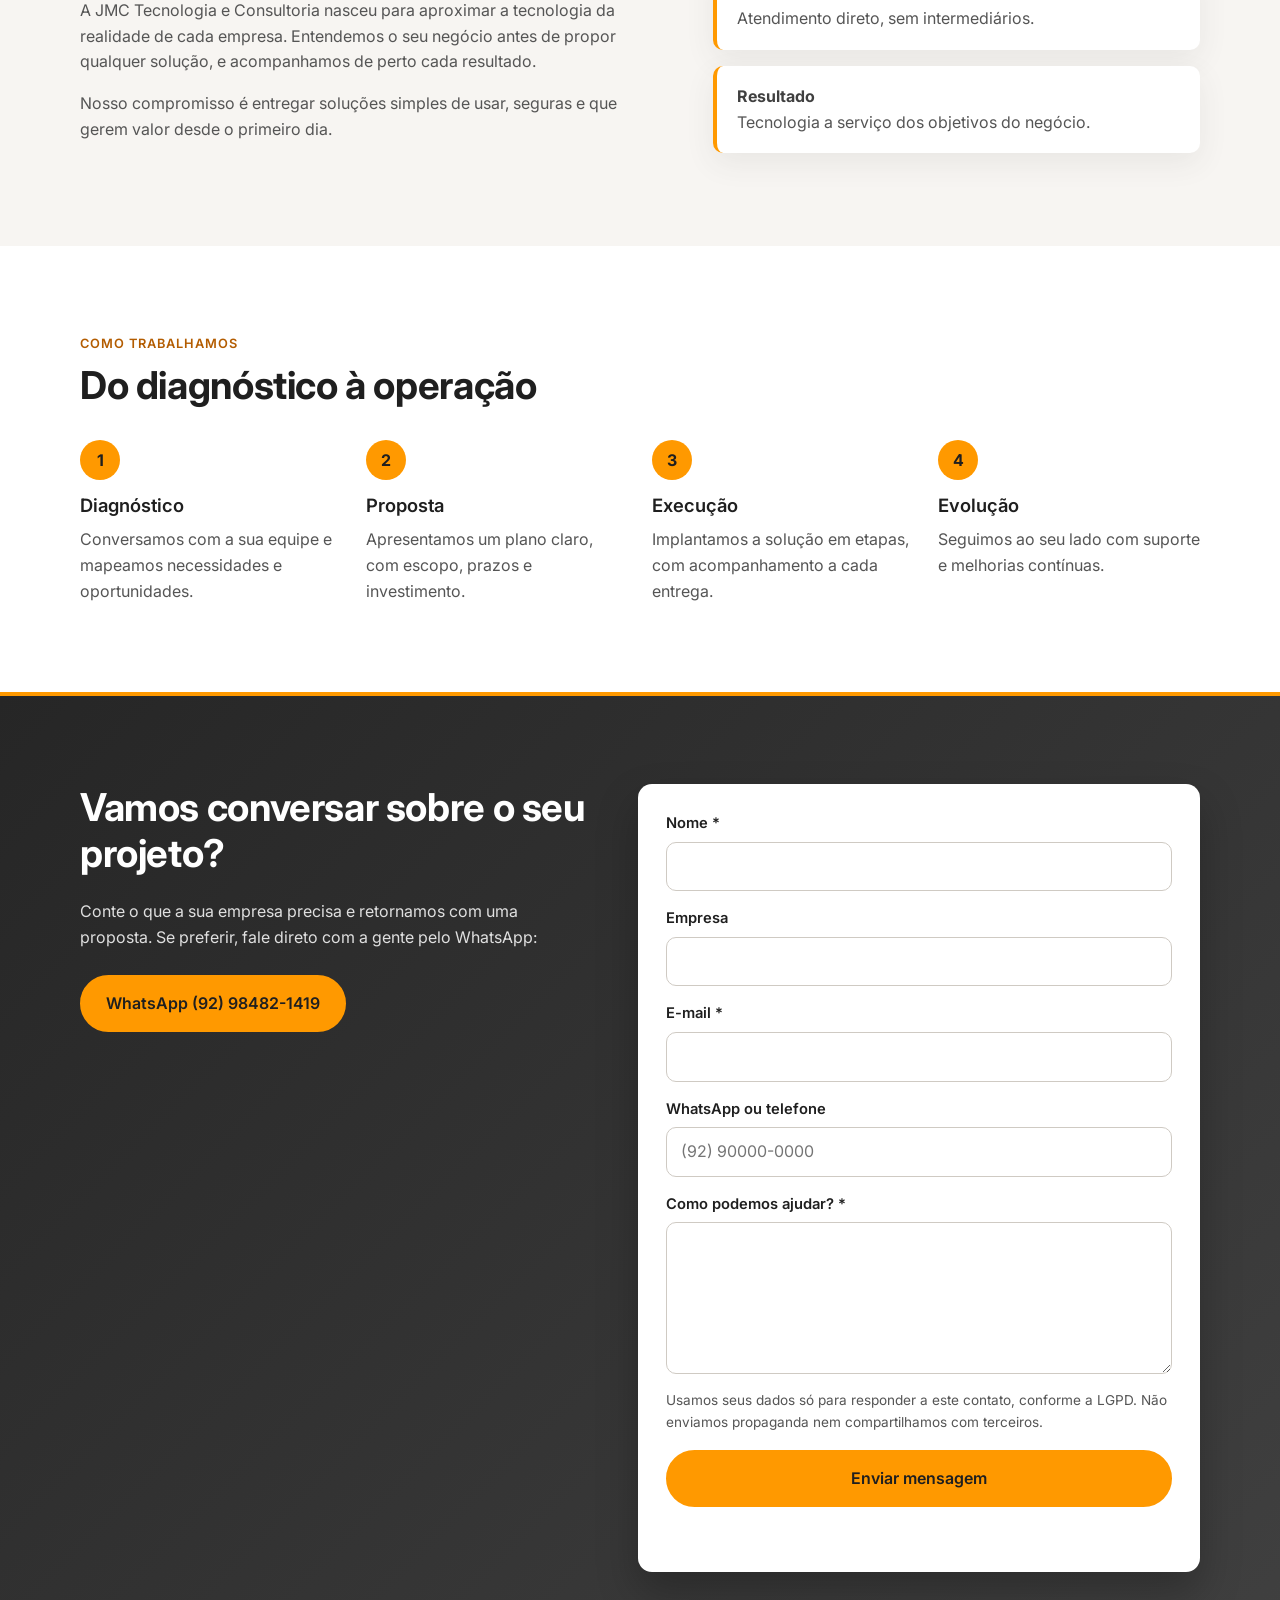
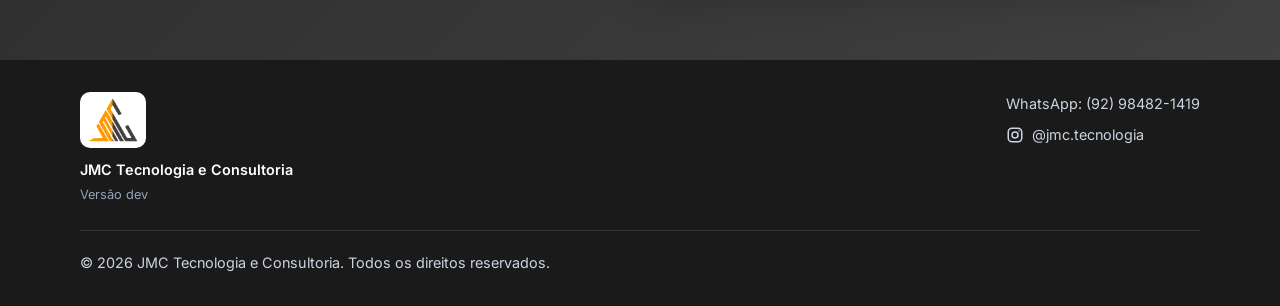
==== commit 52ba28fb: "Remove o quadro escuro do topo da página inicial; versão 1.1.1 Co-Authored-By: Claude Opus 5.5 (1M c" ====
--- a/index.html
+++ b/index.html
@@ -36,7 +36,6 @@
       <nav id="menu" class="menu">
         <a href="#topo" aria-current="page">Home</a>
         <a href="#servicos">Serviços</a>
-        <a href="#projetos">Projetos</a>
         <a href="blog.html">Blog</a>
         <a href="#contato">Contato</a>
         <a href="area-do-cliente.html">Área do cliente</a>
@@ -56,12 +55,6 @@
             <a href="#contato" class="btn">Solicite um diagnóstico</a>
             <a href="#servicos" class="btn btn-ghost">Conheça os serviços</a>
           </div>
-        </div>
-        <div class="hero-card" aria-hidden="true">
-          <div class="hero-card-row"><span class="dot"></span>Infraestrutura monitorada</div>
-          <div class="hero-card-row"><span class="dot"></span>Processos automatizados</div>
-          <div class="hero-card-row"><span class="dot"></span>Dados protegidos</div>
-          <div class="hero-card-row"><span class="dot"></span>Equipe com suporte próximo</div>
         </div>
       </div>
     </section>
@@ -132,43 +125,6 @@
       </div>
     </section>
 
-    <section id="projetos" class="section section-alt">
-      <div class="container">
-        <p class="eyebrow">Exemplos de projetos</p>
-        <h2>O que já entregamos</h2>
-        <div class="cards">
-          <!-- TODO: substituir pelos projetos reais da JMC -->
-          <article class="card case">
-            <span class="case-tag">Área do projeto</span>
-            <h3>Nome do projeto 1</h3>
-            <dl>
-              <dt>Desafio</dt><dd>Qual era o problema do cliente.</dd>
-              <dt>Solução</dt><dd>O que a JMC fez.</dd>
-              <dt>Resultado</dt><dd>O ganho obtido, de preferência com números.</dd>
-            </dl>
-          </article>
-          <article class="card case">
-            <span class="case-tag">Área do projeto</span>
-            <h3>Nome do projeto 2</h3>
-            <dl>
-              <dt>Desafio</dt><dd>Qual era o problema do cliente.</dd>
-              <dt>Solução</dt><dd>O que a JMC fez.</dd>
-              <dt>Resultado</dt><dd>O ganho obtido, de preferência com números.</dd>
-            </dl>
-          </article>
-          <article class="card case">
-            <span class="case-tag">Área do projeto</span>
-            <h3>Nome do projeto 3</h3>
-            <dl>
-              <dt>Desafio</dt><dd>Qual era o problema do cliente.</dd>
-              <dt>Solução</dt><dd>O que a JMC fez.</dd>
-              <dt>Resultado</dt><dd>O ganho obtido, de preferência com números.</dd>
-            </dl>
-          </article>
-        </div>
-      </div>
-    </section>
-
     <section id="contato" class="section cta">
       <div class="container contact-grid">
         <div>
--- a/assets/css/styles.css
+++ b/assets/css/styles.css
@@ -92,17 +92,6 @@
 }
 .hero-grid { display: grid; grid-template-columns: 1.3fr 1fr; gap: 48px; align-items: center; }
 .hero-actions { display: flex; flex-wrap: wrap; gap: 12px; margin-top: 28px; }
-.hero-card {
-  background: linear-gradient(160deg, var(--primary), var(--primary-dark));
-  color: #fff; border-radius: 20px; padding: 32px;
-  box-shadow: 0 24px 60px rgba(38,38,38,.25);
-}
-.hero-card-row {
-  display: flex; align-items: center; gap: 12px;
-  padding: 14px 0; border-bottom: 1px solid rgba(255,255,255,.15); font-weight: 500;
-}
-.hero-card-row:last-child { border-bottom: 0; }
-.dot { width: 10px; height: 10px; border-radius: 50%; background: var(--accent); box-shadow: 0 0 0 4px rgba(255,153,0,.3); flex: none; }
 
 /* Serviços */
 .cards { display: grid; grid-template-columns: repeat(3, 1fr); gap: 24px; margin-top: 32px; }
@@ -264,15 +253,8 @@
   .contact-form { padding: 22px 18px; }
 }
 
-/* Serviços em 2 colunas e exemplos de projetos */
+/* Serviços em 2 colunas */
 .cards-2 { grid-template-columns: repeat(2, 1fr); }
-.case-tag {
-  display: inline-block; align-self: flex-start; margin-bottom: 12px; padding: 4px 10px; border-radius: 999px;
-  background: rgba(255,153,0,.15); color: var(--accent-text); font-size: .8rem; font-weight: 600;
-}
-.case dl { margin: 12px 0 0; }
-.case dt { font-weight: 700; font-size: .9rem; margin-top: 10px; }
-.case dd { margin: 2px 0 0; color: var(--muted); }
 @media (max-width: 720px) {
   .cards-2 { grid-template-columns: 1fr; }
 }
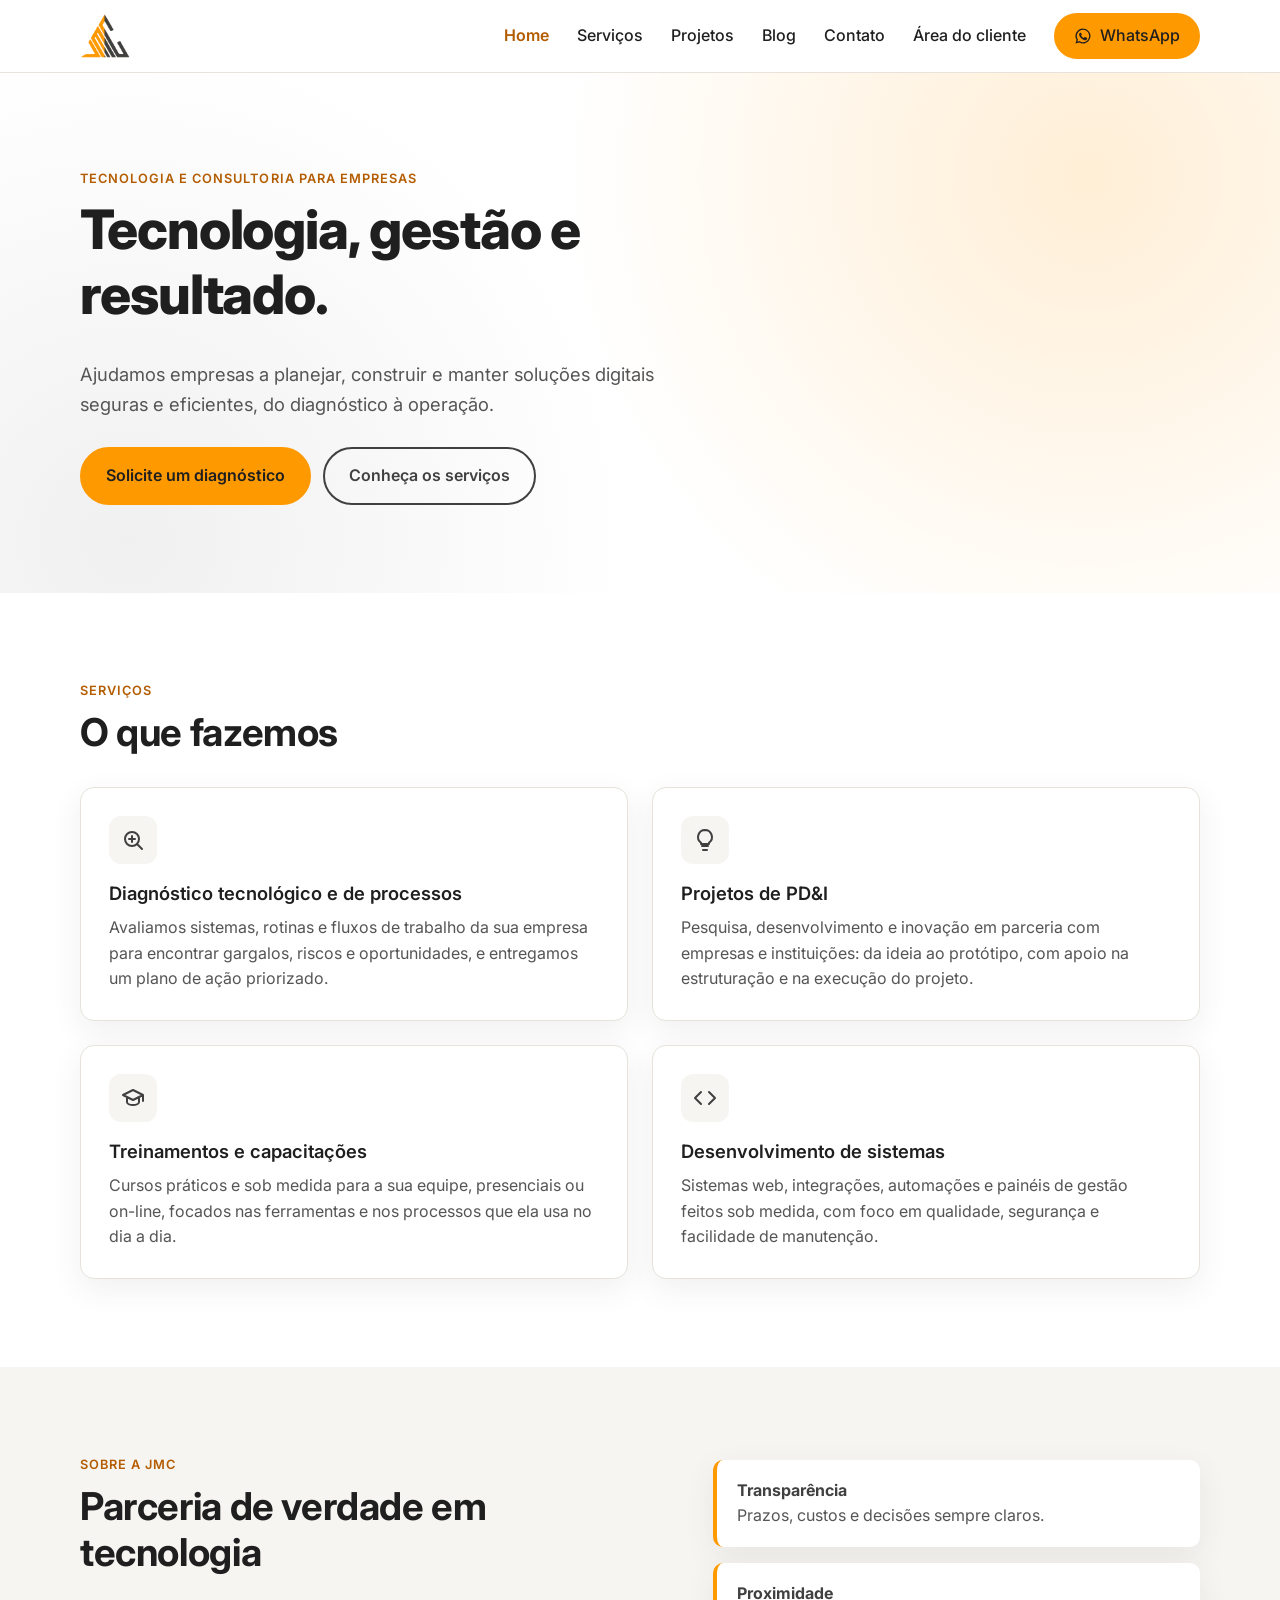
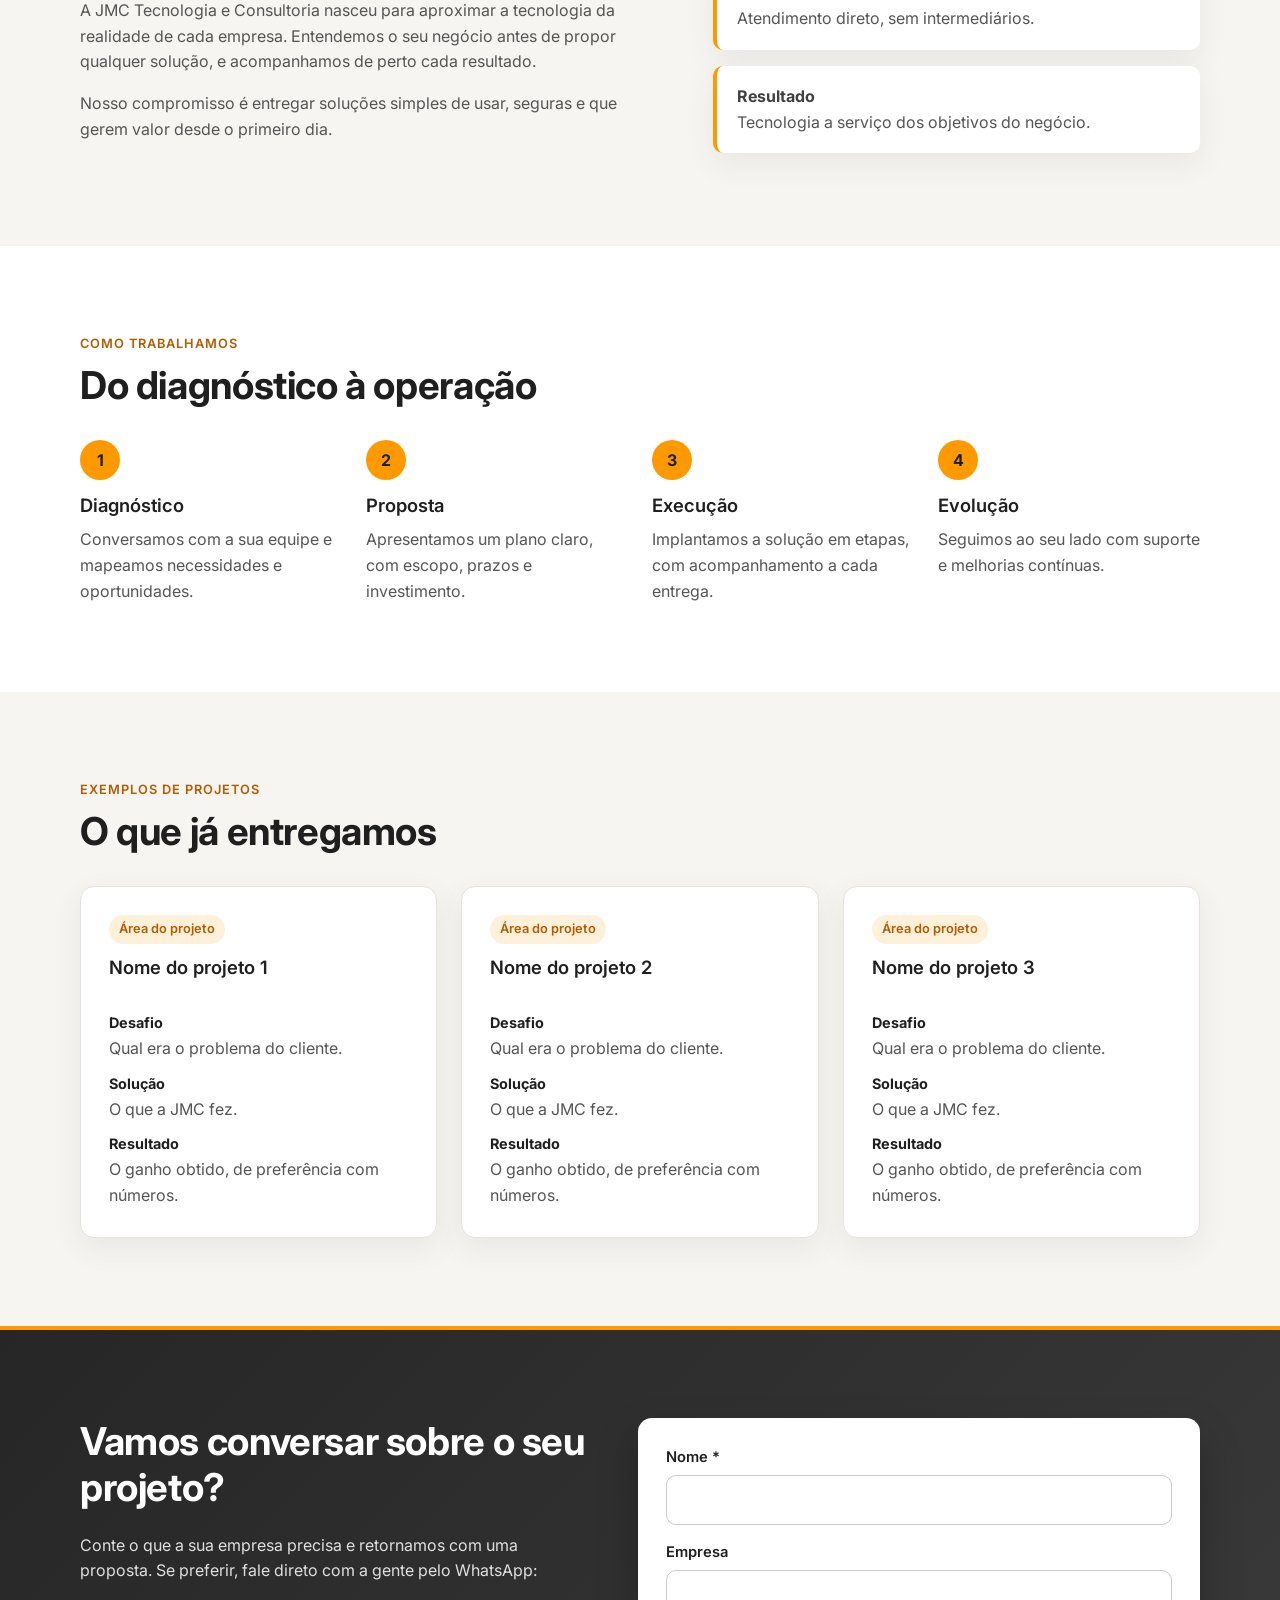
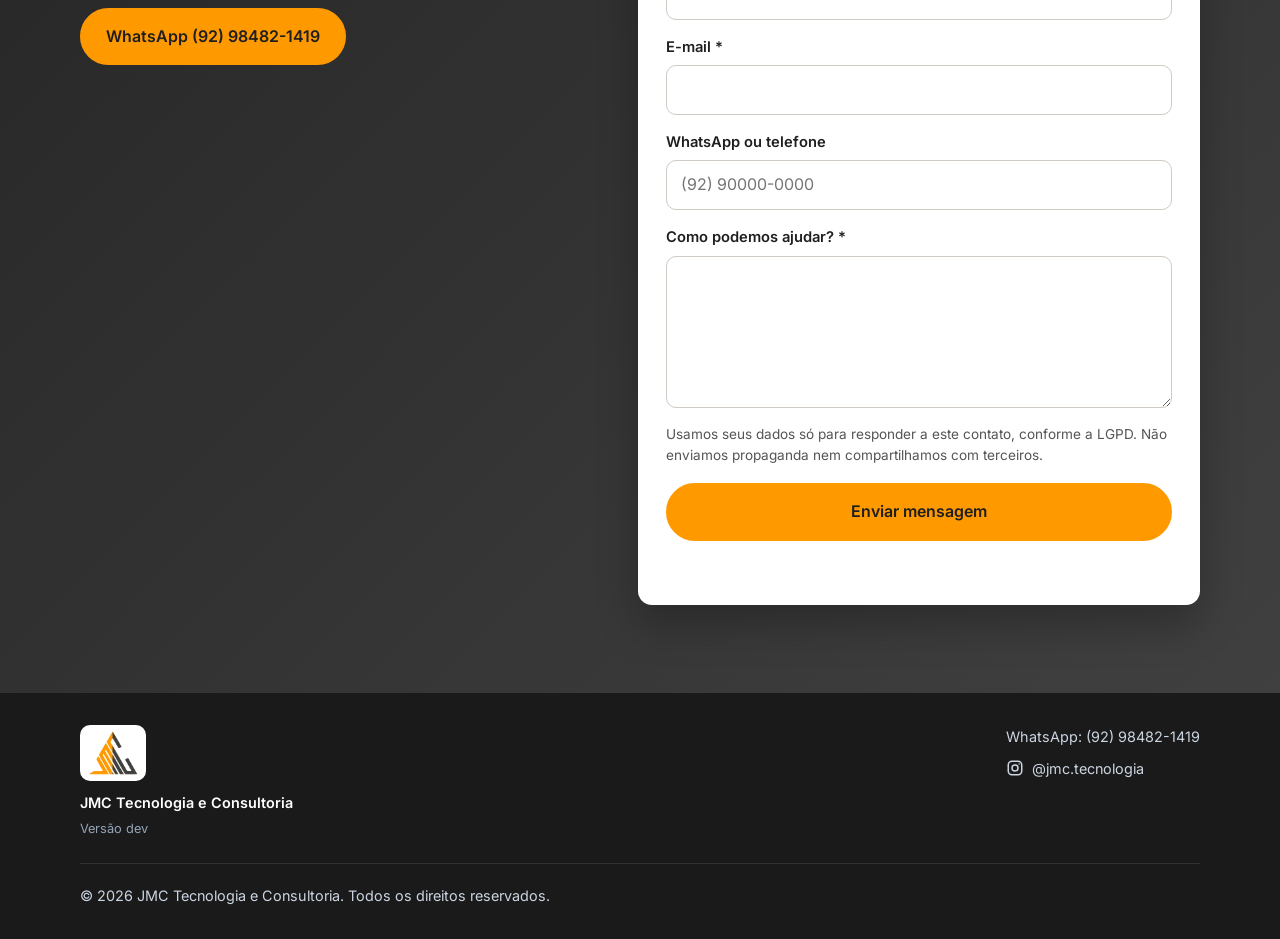
==== commit b4f25509: "Merge branch 'claude/project-thread-6vfowi' into teste" ====
--- a/index.html
+++ b/index.html
@@ -36,6 +36,7 @@
       <nav id="menu" class="menu">
         <a href="#topo" aria-current="page">Home</a>
         <a href="#servicos">Serviços</a>
+        <a href="#projetos">Projetos</a>
         <a href="blog.html">Blog</a>
         <a href="#contato">Contato</a>
         <a href="area-do-cliente.html">Área do cliente</a>
@@ -125,6 +126,43 @@
       </div>
     </section>
 
+    <section id="projetos" class="section section-alt">
+      <div class="container">
+        <p class="eyebrow">Exemplos de projetos</p>
+        <h2>O que já entregamos</h2>
+        <div class="cards">
+          <!-- TODO: substituir pelos projetos reais da JMC -->
+          <article class="card case">
+            <span class="case-tag">Área do projeto</span>
+            <h3>Nome do projeto 1</h3>
+            <dl>
+              <dt>Desafio</dt><dd>Qual era o problema do cliente.</dd>
+              <dt>Solução</dt><dd>O que a JMC fez.</dd>
+              <dt>Resultado</dt><dd>O ganho obtido, de preferência com números.</dd>
+            </dl>
+          </article>
+          <article class="card case">
+            <span class="case-tag">Área do projeto</span>
+            <h3>Nome do projeto 2</h3>
+            <dl>
+              <dt>Desafio</dt><dd>Qual era o problema do cliente.</dd>
+              <dt>Solução</dt><dd>O que a JMC fez.</dd>
+              <dt>Resultado</dt><dd>O ganho obtido, de preferência com números.</dd>
+            </dl>
+          </article>
+          <article class="card case">
+            <span class="case-tag">Área do projeto</span>
+            <h3>Nome do projeto 3</h3>
+            <dl>
+              <dt>Desafio</dt><dd>Qual era o problema do cliente.</dd>
+              <dt>Solução</dt><dd>O que a JMC fez.</dd>
+              <dt>Resultado</dt><dd>O ganho obtido, de preferência com números.</dd>
+            </dl>
+          </article>
+        </div>
+      </div>
+    </section>
+
     <section id="contato" class="section cta">
       <div class="container contact-grid">
         <div>
--- a/assets/css/styles.css
+++ b/assets/css/styles.css
@@ -253,8 +253,15 @@
   .contact-form { padding: 22px 18px; }
 }
 
-/* Serviços em 2 colunas */
+/* Serviços em 2 colunas e exemplos de projetos */
 .cards-2 { grid-template-columns: repeat(2, 1fr); }
+.case-tag {
+  display: inline-block; align-self: flex-start; margin-bottom: 12px; padding: 4px 10px; border-radius: 999px;
+  background: rgba(255,153,0,.15); color: var(--accent-text); font-size: .8rem; font-weight: 600;
+}
+.case dl { margin: 12px 0 0; }
+.case dt { font-weight: 700; font-size: .9rem; margin-top: 10px; }
+.case dd { margin: 2px 0 0; color: var(--muted); }
 @media (max-width: 720px) {
   .cards-2 { grid-template-columns: 1fr; }
 }
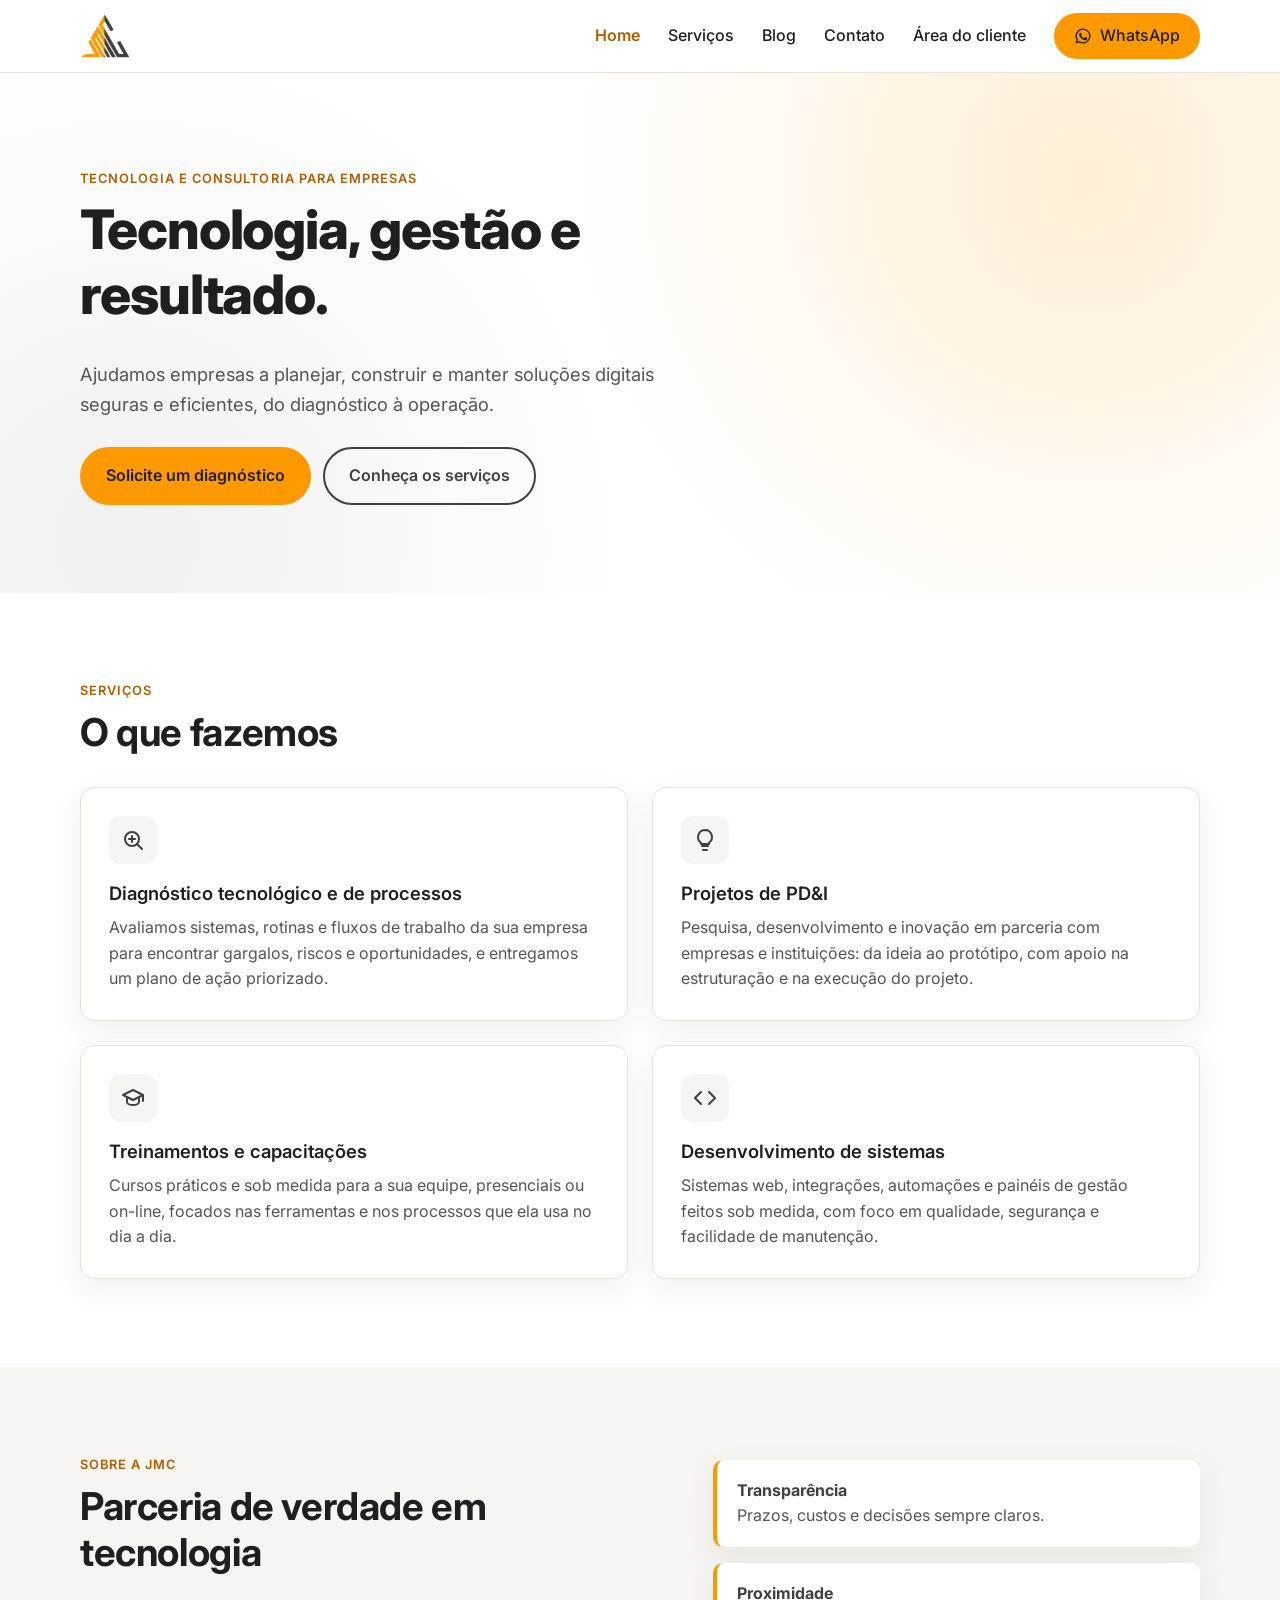
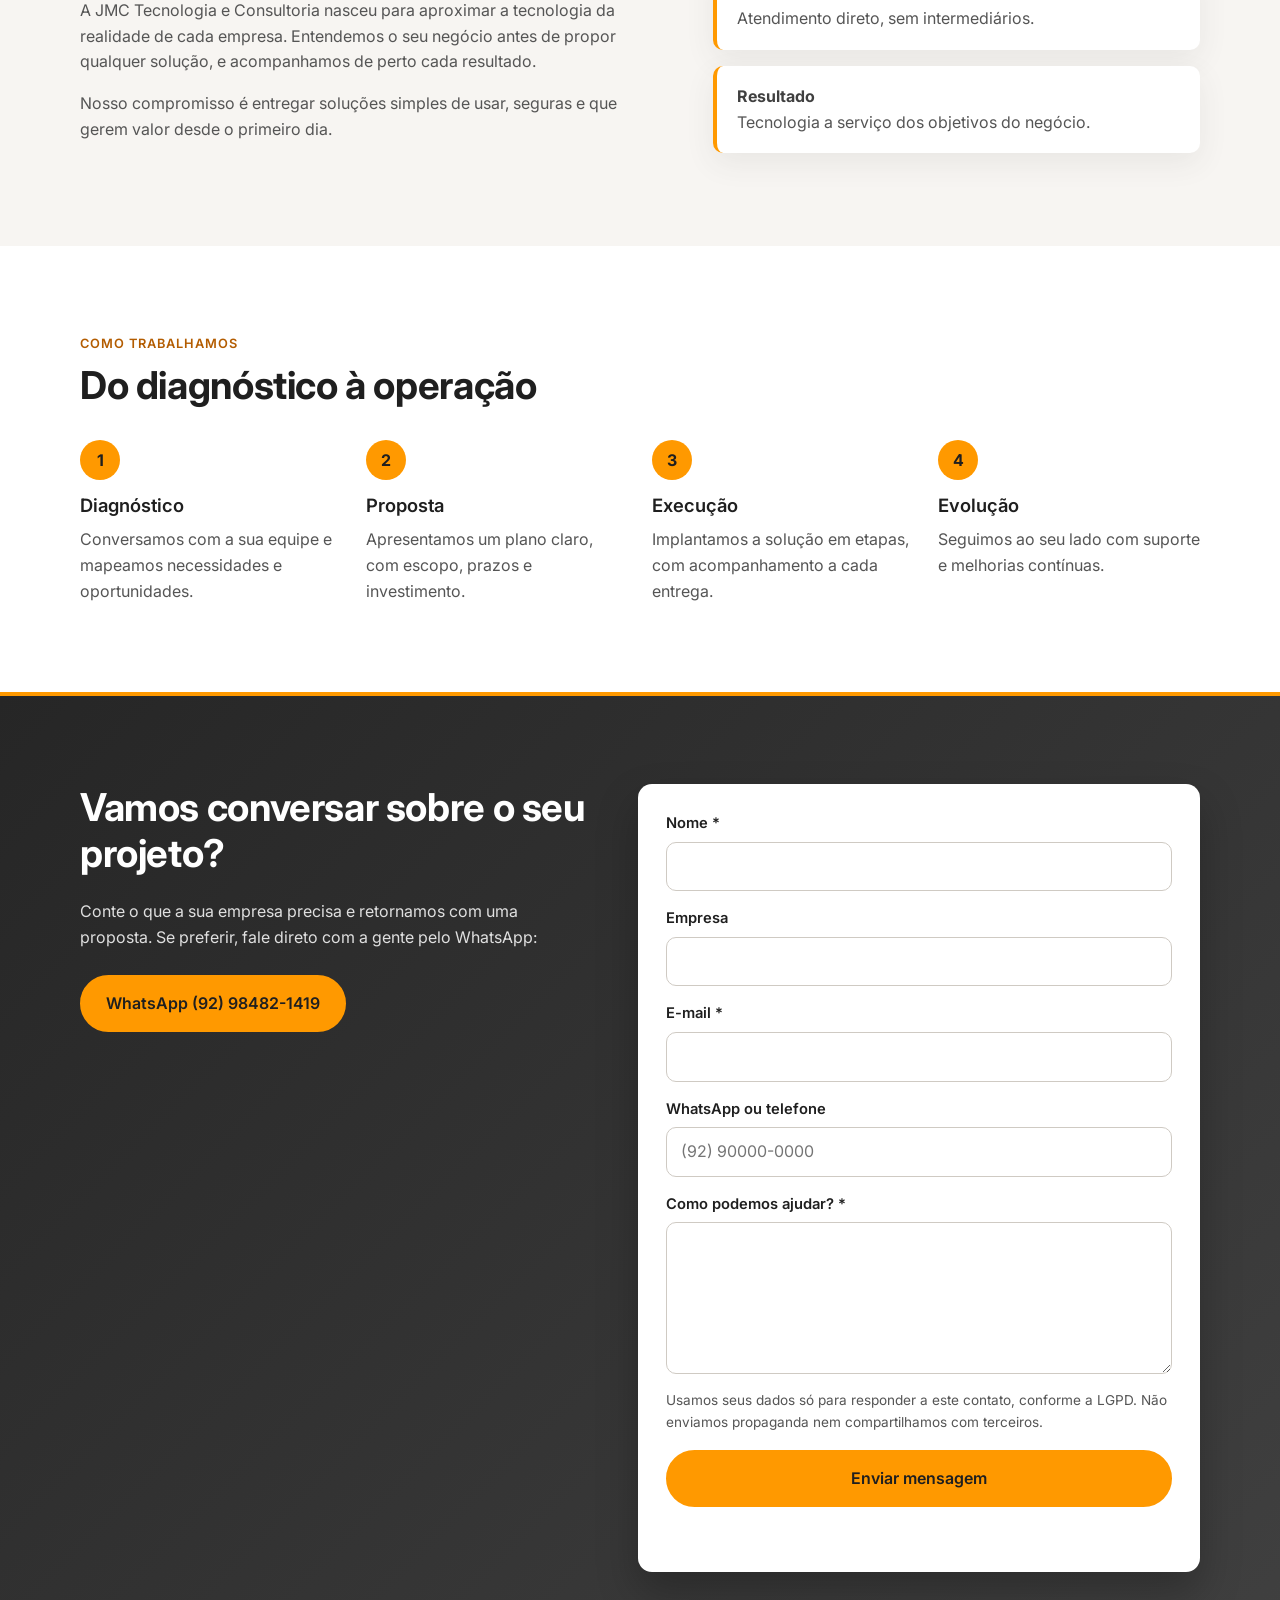
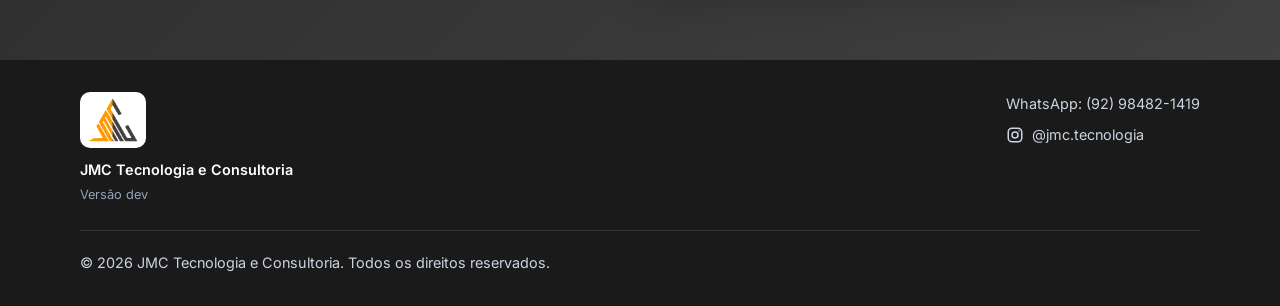
==== commit 5a2216e0: "Merge pull request #34 from JanderCavalcanti/claude/project-thread-6vfowi Página inicial sem o quadr" ====
--- a/index.html
+++ b/index.html
@@ -36,7 +36,6 @@
       <nav id="menu" class="menu">
         <a href="#topo" aria-current="page">Home</a>
         <a href="#servicos">Serviços</a>
-        <a href="#projetos">Projetos</a>
         <a href="blog.html">Blog</a>
         <a href="#contato">Contato</a>
         <a href="area-do-cliente.html">Área do cliente</a>
@@ -126,43 +125,6 @@
       </div>
     </section>
 
-    <section id="projetos" class="section section-alt">
-      <div class="container">
-        <p class="eyebrow">Exemplos de projetos</p>
-        <h2>O que já entregamos</h2>
-        <div class="cards">
-          <!-- TODO: substituir pelos projetos reais da JMC -->
-          <article class="card case">
-            <span class="case-tag">Área do projeto</span>
-            <h3>Nome do projeto 1</h3>
-            <dl>
-              <dt>Desafio</dt><dd>Qual era o problema do cliente.</dd>
-              <dt>Solução</dt><dd>O que a JMC fez.</dd>
-              <dt>Resultado</dt><dd>O ganho obtido, de preferência com números.</dd>
-            </dl>
-          </article>
-          <article class="card case">
-            <span class="case-tag">Área do projeto</span>
-            <h3>Nome do projeto 2</h3>
-            <dl>
-              <dt>Desafio</dt><dd>Qual era o problema do cliente.</dd>
-              <dt>Solução</dt><dd>O que a JMC fez.</dd>
-              <dt>Resultado</dt><dd>O ganho obtido, de preferência com números.</dd>
-            </dl>
-          </article>
-          <article class="card case">
-            <span class="case-tag">Área do projeto</span>
-            <h3>Nome do projeto 3</h3>
-            <dl>
-              <dt>Desafio</dt><dd>Qual era o problema do cliente.</dd>
-              <dt>Solução</dt><dd>O que a JMC fez.</dd>
-              <dt>Resultado</dt><dd>O ganho obtido, de preferência com números.</dd>
-            </dl>
-          </article>
-        </div>
-      </div>
-    </section>
-
     <section id="contato" class="section cta">
       <div class="container contact-grid">
         <div>
--- a/assets/css/styles.css
+++ b/assets/css/styles.css
@@ -253,15 +253,8 @@
   .contact-form { padding: 22px 18px; }
 }
 
-/* Serviços em 2 colunas e exemplos de projetos */
+/* Serviços em 2 colunas */
 .cards-2 { grid-template-columns: repeat(2, 1fr); }
-.case-tag {
-  display: inline-block; align-self: flex-start; margin-bottom: 12px; padding: 4px 10px; border-radius: 999px;
-  background: rgba(255,153,0,.15); color: var(--accent-text); font-size: .8rem; font-weight: 600;
-}
-.case dl { margin: 12px 0 0; }
-.case dt { font-weight: 700; font-size: .9rem; margin-top: 10px; }
-.case dd { margin: 2px 0 0; color: var(--muted); }
 @media (max-width: 720px) {
   .cards-2 { grid-template-columns: 1fr; }
 }
@@ -375,3 +368,45 @@
   .crm-nav a { border-left: 0; border-bottom: 3px solid transparent; white-space: nowrap; }
   .crm-nav a[aria-current="page"] { border-bottom-color: var(--accent); }
 }
+
+/* Login com e-mail e senha */
+.login-ou { display: flex; align-items: center; gap: 12px; color: var(--muted); font-size: .88rem; margin: 22px 0 6px; }
+.login-ou::before, .login-ou::after { content: ""; flex: 1; height: 1px; background: var(--border); }
+.login-form { text-align: left; margin-top: 12px; }
+.login-form .btn { width: 100%; font: inherit; font-weight: 600; justify-content: center; cursor: pointer; }
+.login-form .btn:disabled { opacity: .6; cursor: wait; transform: none; }
+.linha-senha { display: flex; justify-content: space-between; align-items: baseline; gap: 12px; }
+.link { background: none; border: 0; padding: 0; font: inherit; color: var(--accent-text); font-weight: 600; text-decoration: underline; cursor: pointer; }
+.linha-senha .link { font-size: .9rem; }
+.login-troca { margin: 18px 0 0; font-size: .92rem; color: var(--muted); }
+.senha-campo { position: relative; }
+.senha-campo input { width: 100%; padding-right: 76px; }
+.senha-campo [data-mostrar] {
+  position: absolute; right: 8px; top: 50%; transform: translateY(-50%);
+  border: 0; background: none; padding: 6px; color: var(--accent-text); font: inherit; font-size: .85rem; font-weight: 600; cursor: pointer;
+}
+.dica { margin: 2px 0 0; font-size: .82rem; color: var(--muted); }
+.dica.ok { color: #1b7a3a; font-weight: 600; }
+.dica.erro { color: #c62828; font-weight: 600; }
+.forca { display: flex; gap: 4px; margin-top: 4px; }
+.forca i { flex: 1; height: 4px; border-radius: 2px; background: var(--border); }
+.forca i.on { background: #2e7d32; }
+.bloco-acesso {
+  grid-column: 1 / -1; display: grid; grid-template-columns: repeat(2, 1fr); gap: 0 16px;
+  margin: 0 0 20px; padding: 18px 18px 4px; min-width: 0;
+  background: var(--bg-alt); border: 1px solid var(--border); border-radius: 12px;
+}
+.bloco-acesso[hidden] { display: none; }
+.bloco-acesso legend { float: left; width: 100%; grid-column: 1 / -1; margin: 0 0 12px; padding: 0; font-weight: 700; }
+.bloco-acesso .field-largo { grid-column: 1 / -1; }
+.aviso-box {
+  max-width: 460px; margin: 0 auto; text-align: center;
+  background: #fff; border: 1px solid var(--border); border-radius: var(--radius);
+  padding: 36px 28px; box-shadow: var(--shadow);
+}
+.aviso-box > p { color: var(--muted); }
+.aviso-icone { width: 56px; height: 56px; border-radius: 50%; background: rgba(255,153,0,.16); display: grid; place-items: center; margin: 0 auto 12px; font-size: 26px; }
+@media (max-width: 600px) {
+  .bloco-acesso { grid-template-columns: 1fr; }
+  .aviso-box { padding: 28px 18px; }
+}
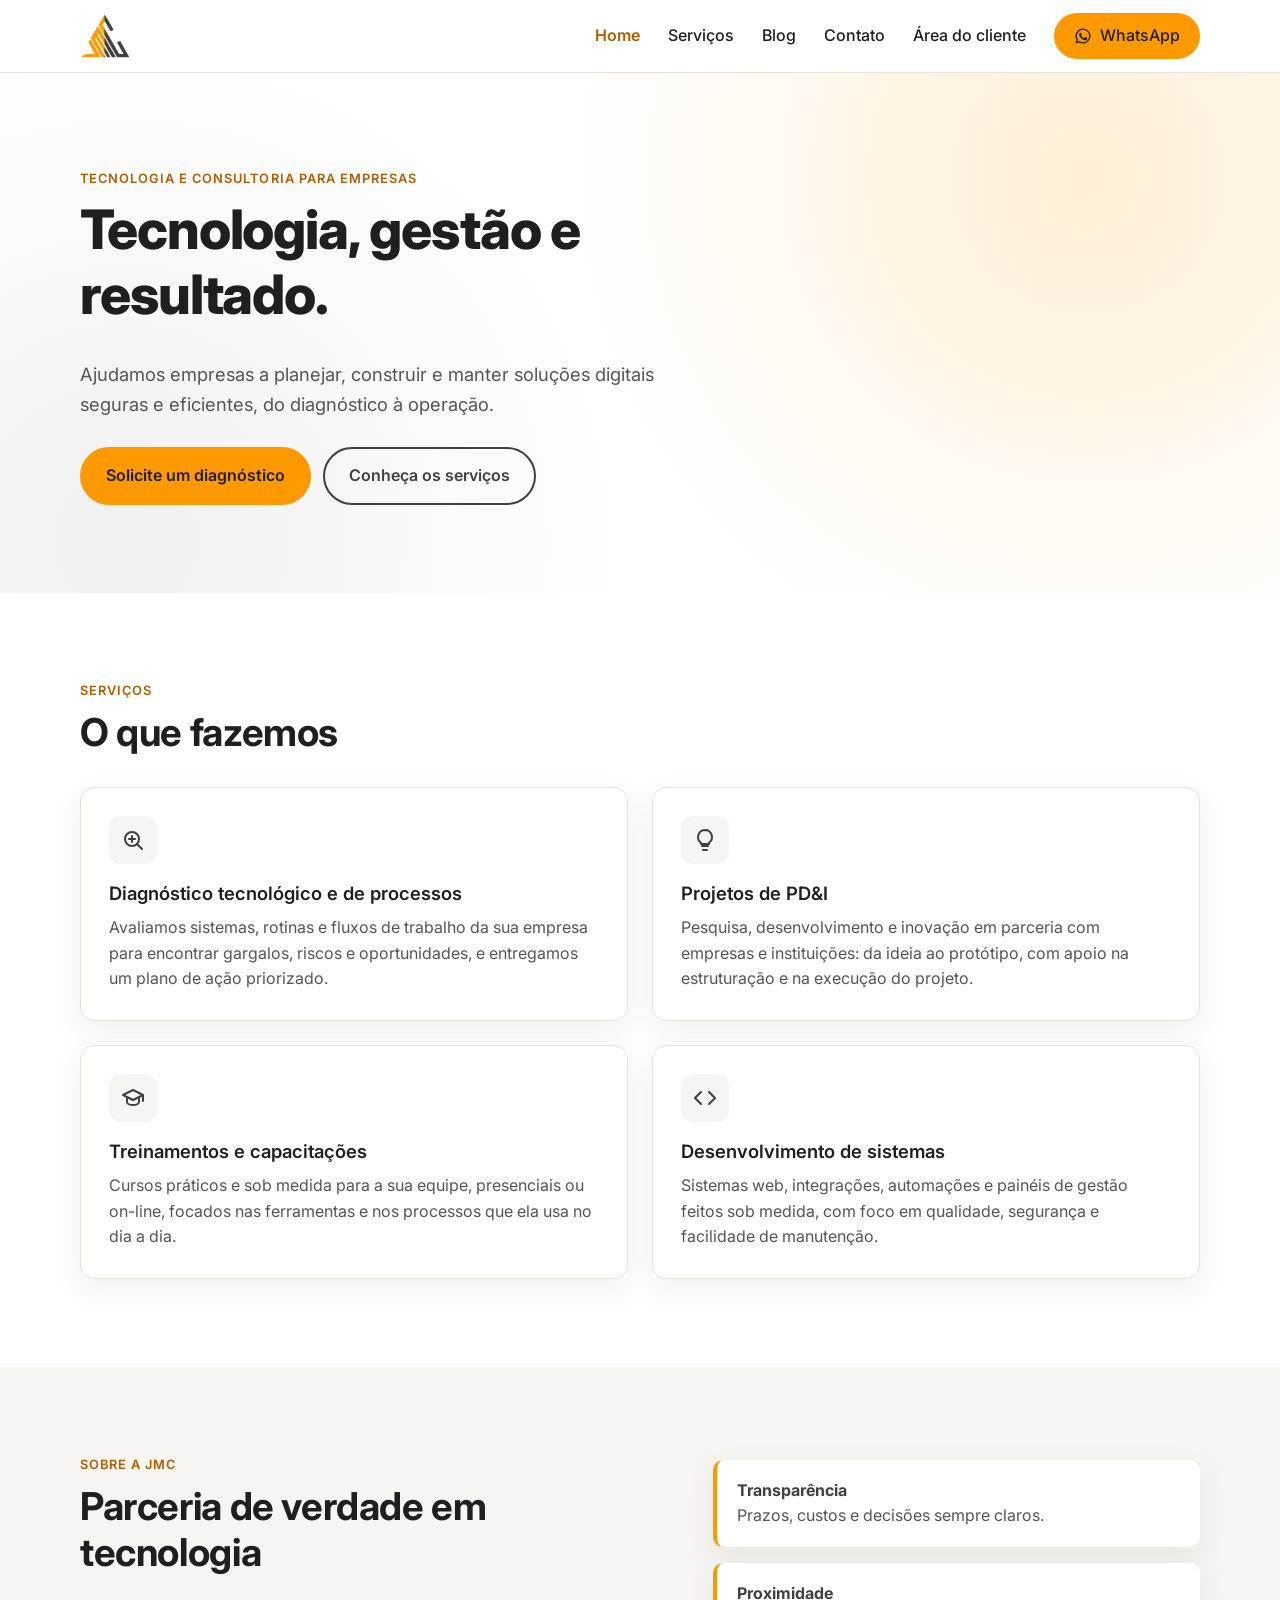
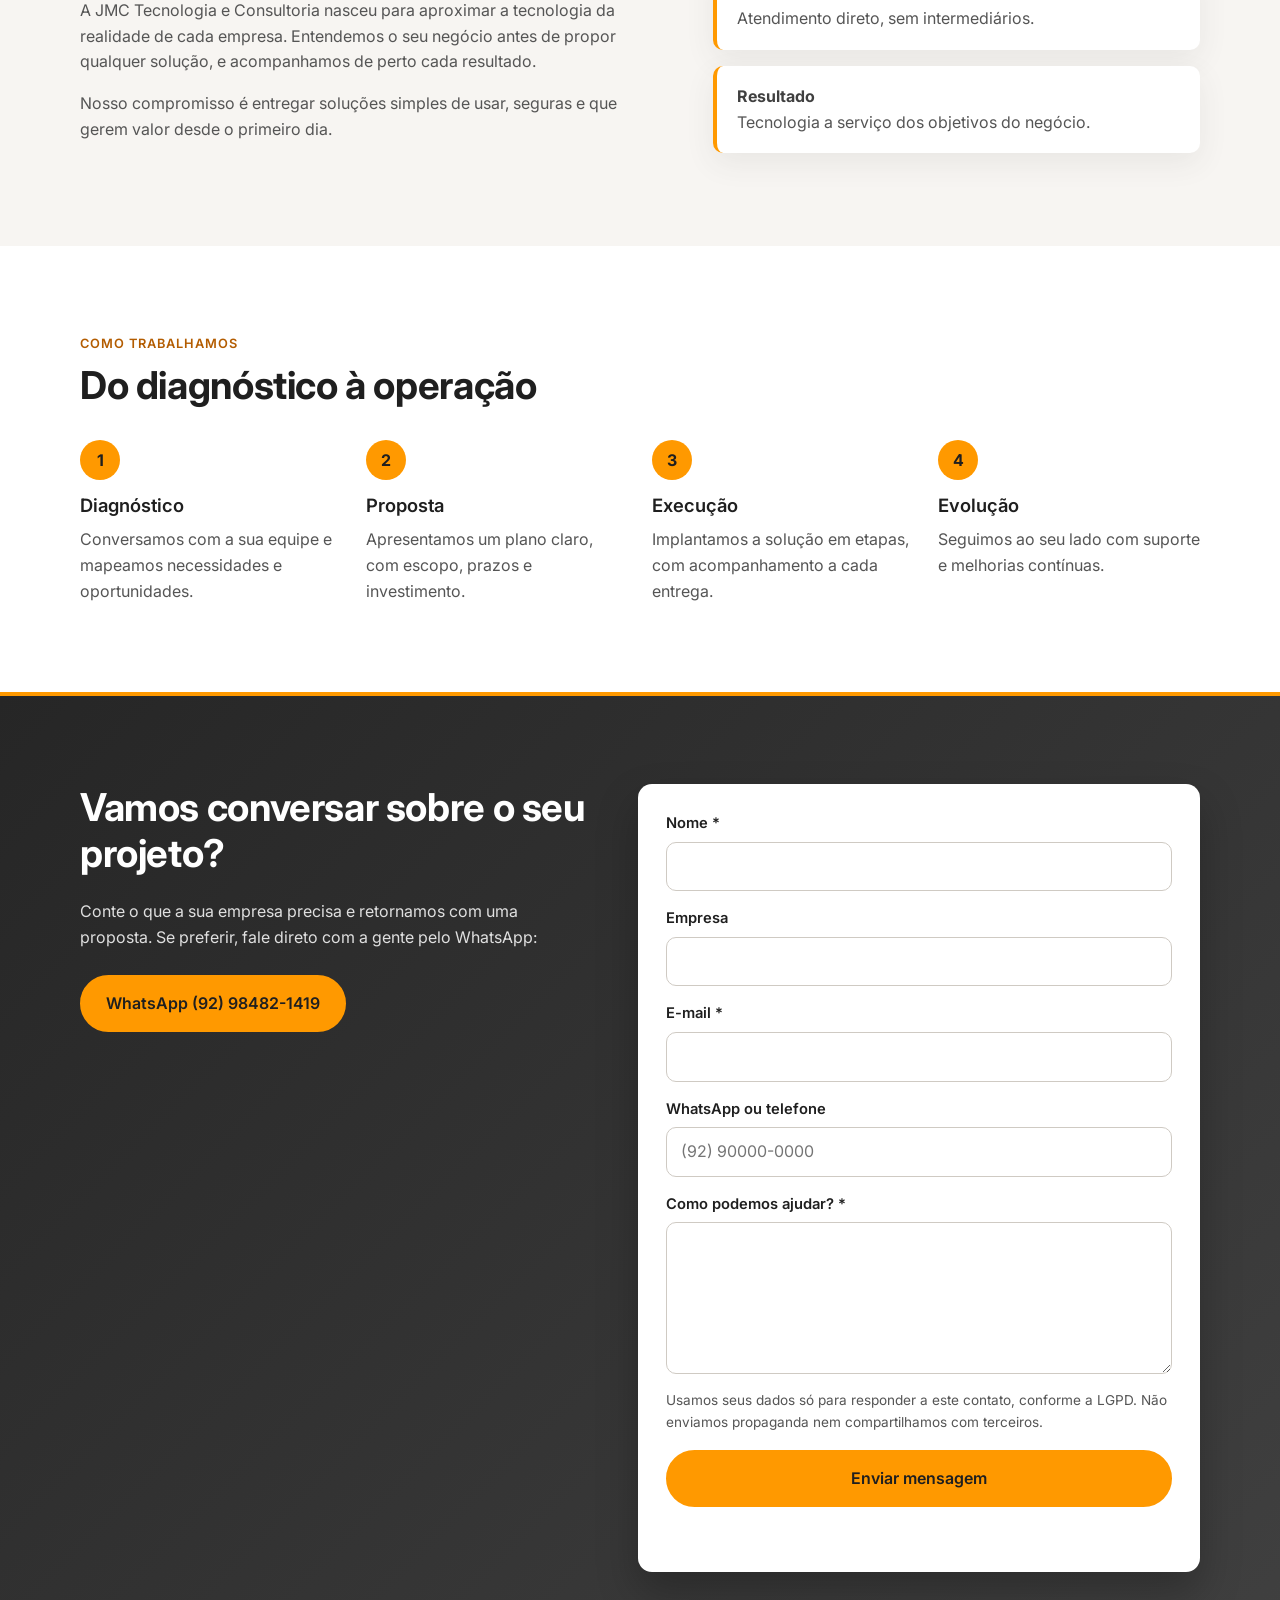
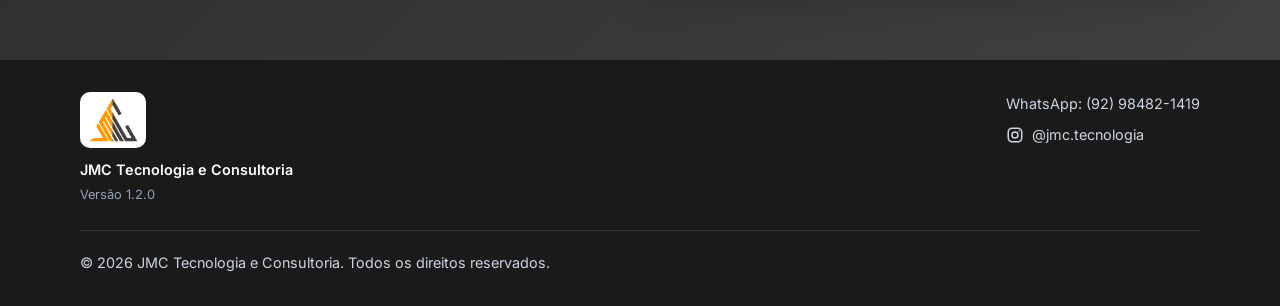
==== commit 8bf59219: "Publica o site (main 5a2216e)" ====
--- a/index.html
+++ b/index.html
@@ -171,7 +171,7 @@
       <div>
         <img src="assets/img/logo.png" alt="JMC Tecnologia e Consultoria" width="50" height="44">
         <p class="footer-name">JMC Tecnologia e Consultoria</p>
-        <p class="footer-version">Versão <span data-versao>dev</span></p>
+        <p class="footer-version">Versão <span data-versao>1.2.0</span></p>
       </div>
       <ul class="footer-contacts">
         <li><a href="https://wa.me/5592984821419?text=Ol%C3%A1%21%20Vim%20pelo%20site%20da%20JMC%20Tecnologia." target="_blank" rel="noopener">WhatsApp: (92) 98482-1419</a></li>
